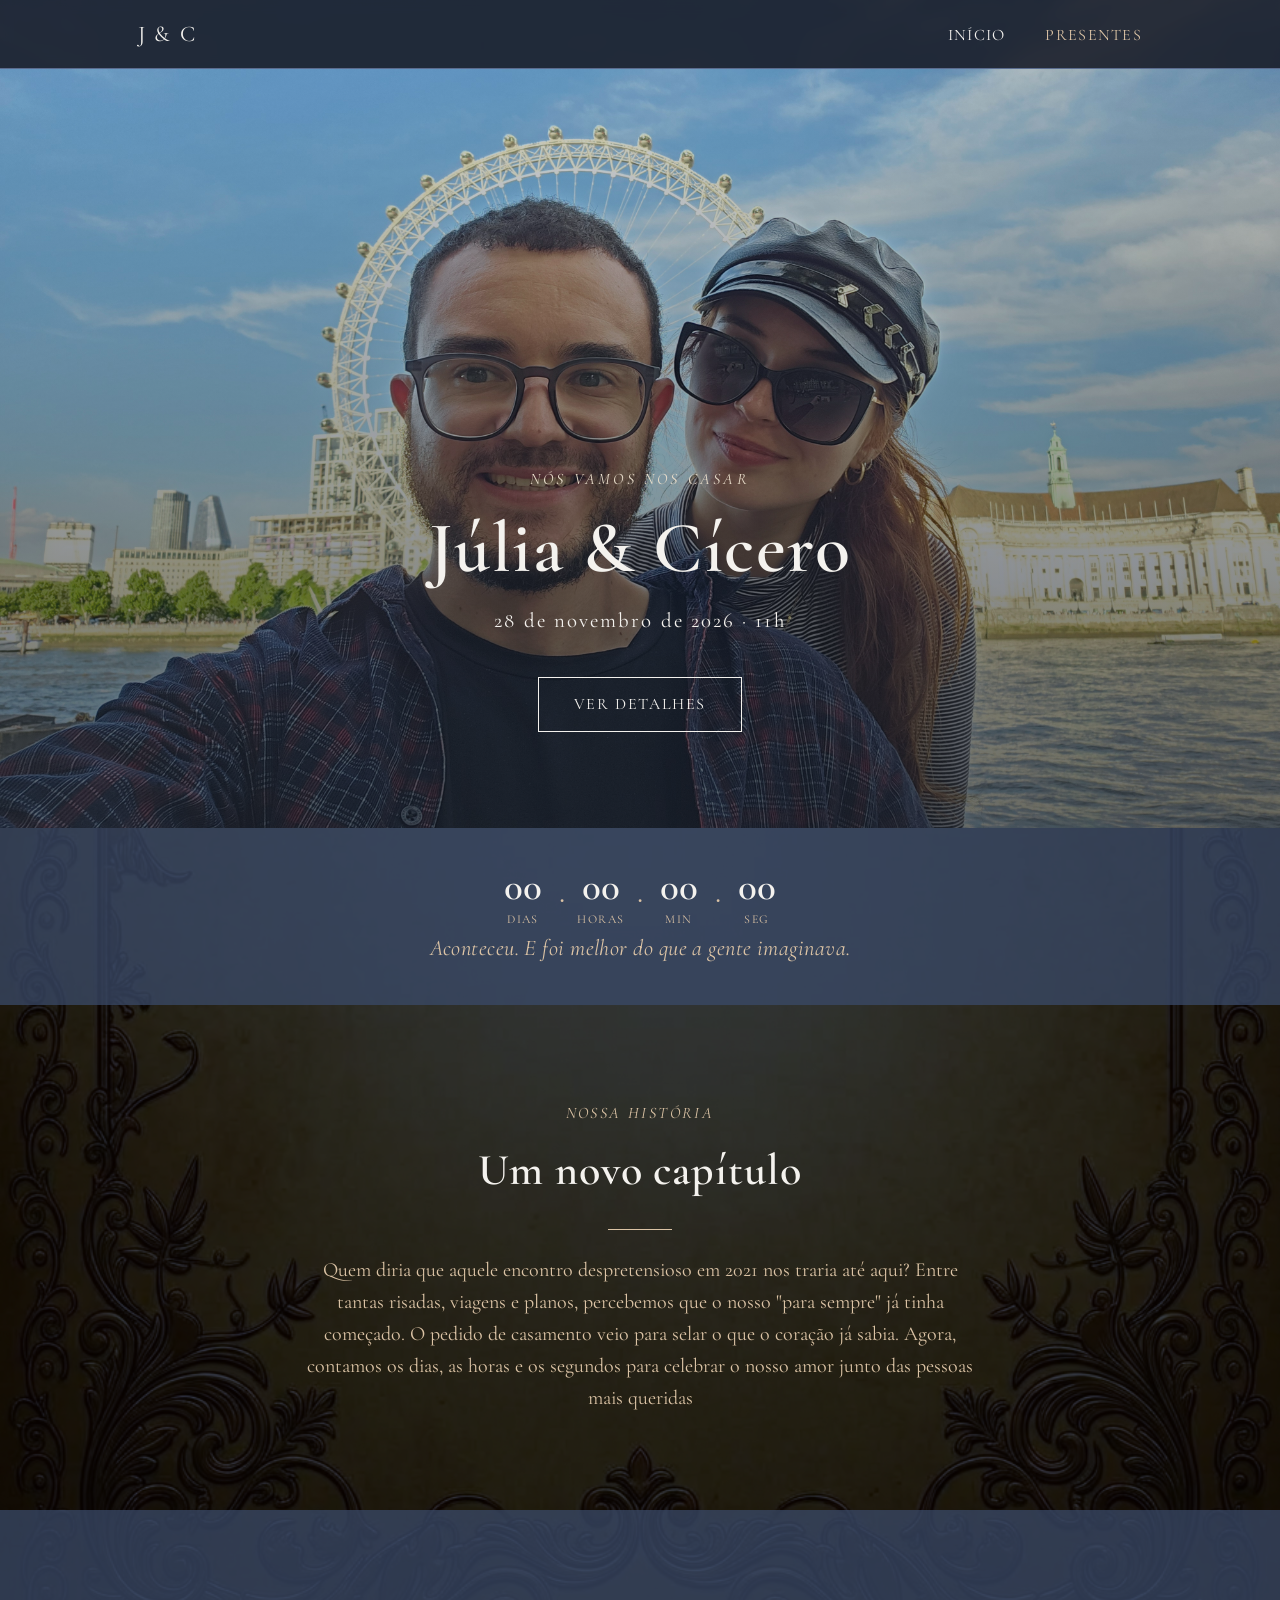
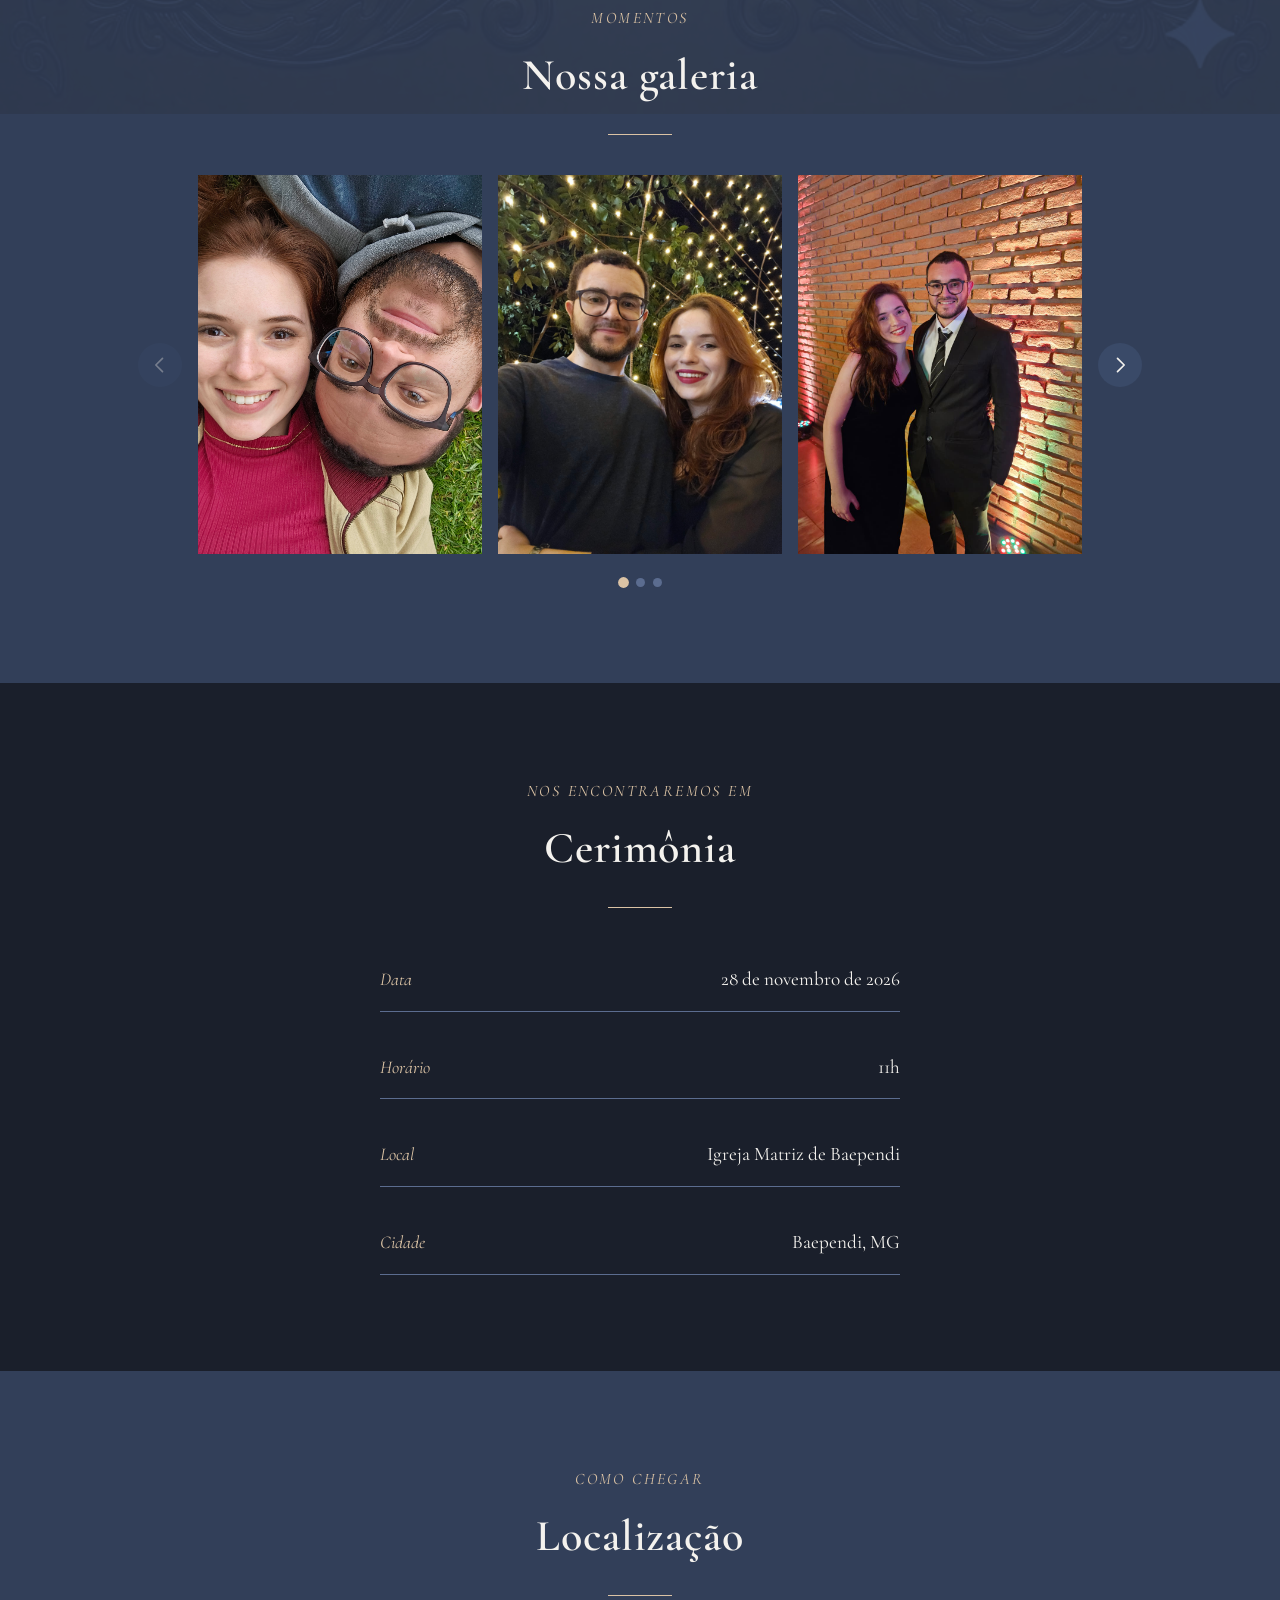
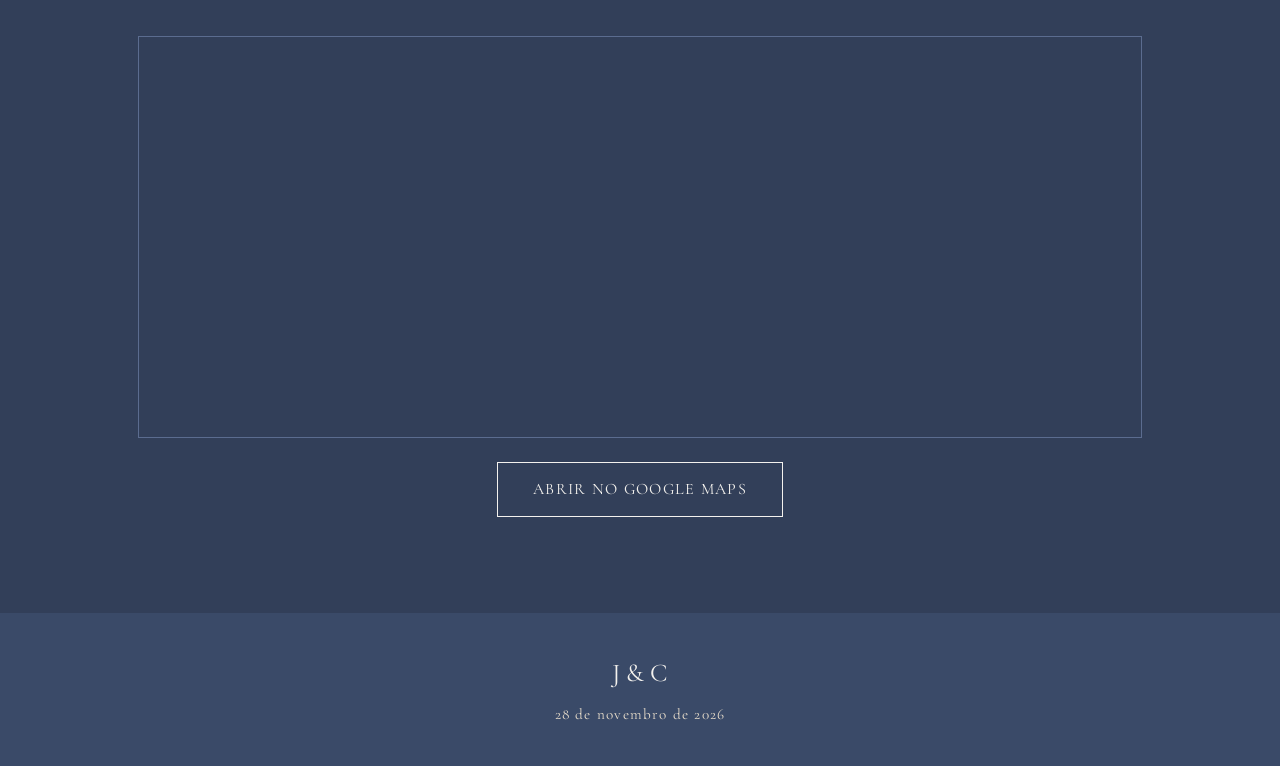
==== index.html @ 5b574cab "Add relogio" ====
<!doctype html>
<html lang="pt-BR">
<head>
  <meta charset="UTF-8" />
  <meta name="viewport" content="width=device-width, initial-scale=1.0" />
  <title>Júlia &amp; Cícero | 28 de novembro de 2026</title>
  <meta name="description" content="Casamento de Júlia e Cícero, 28 de novembro de 2026, às 11h, na Igreja Matriz de Baependi. Confira fotos, informações da cerimônia e localização." />

  <meta property="og:type" content="website" />
  <meta property="og:title" content="Júlia & Cícero | 28 de novembro de 2026" />
  <meta property="og:description" content="Casamento de Júlia e Cícero, 28 de novembro de 2026, às 11h, na Igreja Matriz de Baependi." />
  <meta property="og:image" content="assets/images/couple/og-cover.jpg" />

  <link rel="icon" type="image/svg+xml" href="assets/icons/favicon.svg" />
  <link rel="stylesheet" href="assets/css/styles.css" />
  <link rel="preconnect" href="https://fonts.googleapis.com" />
  <link rel="preconnect" href="https://fonts.gstatic.com" crossorigin />
  <link href="https://fonts.googleapis.com/css2?family=Cormorant+Garamond:ital,wght@0,400;0,600;1,500&family=Cinzel:wght@500;600&display=swap" rel="stylesheet" />
</head>
<body>
  <header class="site-header">
    <div class="container site-header__inner">
      <a href="index.html" class="site-header__monogram">J &amp; C</a>
      <button class="nav-toggle" id="navToggle" aria-expanded="false" aria-controls="siteNav">
        <span class="nav-toggle__bar"></span>
        <span class="visually-hidden">Abrir menu</span>
      </button>
      <nav class="site-nav" id="siteNav">
        <ul class="site-nav__list">
          <li><a class="site-nav__link" href="index.html" aria-current="page">Início</a></li>
          <li><a class="site-nav__link" href="presentes.html">Presentes</a></li>
        </ul>
      </nav>
    </div>
  </header>

  <main>
    <!-- Hero -->
    <section class="hero">
      <img class="hero__image" src="assets/images/couple/hero.jpg" alt="Júlia e Cícero" loading="eager" width="1920" height="1080" />
      <div class="hero__overlay" aria-hidden="true"></div>
      <div class="container hero__content">
        <span class="hero__eyebrow">Nós vamos nos casar</span>
        <h1 class="hero__title">Júlia &amp; Cícero</h1>
        <p class="hero__date">28 de novembro de 2026 &middot; 11h</p>
        <a href="#cerimonia" class="hero__cta">Ver detalhes</a>
      </div>
    </section>

    <!-- Contagem regressiva -->
    <section class="countdown section--alt" id="contagem">
      <div
        class="container countdown__inner"
        id="countdownRoot"
        data-wedding-date="2026-11-28T11:00:00-03:00"
        data-after-text="Aconteceu. E foi melhor do que a gente imaginava."
      >
        <p class="countdown__lede" id="countdownLede">Faltam</p>
        <div class="countdown__clock" id="countdownClock">
          <div class="countdown__unit">
            <span class="countdown__value" data-unit="days">00</span>
            <span class="countdown__label">dias</span>
          </div>
          <span class="countdown__sep" aria-hidden="true">&middot;</span>
          <div class="countdown__unit">
            <span class="countdown__value" data-unit="hours">00</span>
            <span class="countdown__label">horas</span>
          </div>
          <span class="countdown__sep" aria-hidden="true">&middot;</span>
          <div class="countdown__unit">
            <span class="countdown__value" data-unit="minutes">00</span>
            <span class="countdown__label">min</span>
          </div>
          <span class="countdown__sep" aria-hidden="true">&middot;</span>
          <div class="countdown__unit">
            <span class="countdown__value" data-unit="seconds">00</span>
            <span class="countdown__label">seg</span>
          </div>
        </div>
        <p class="countdown__text" id="countdownAfterText" hidden></p>
      </div>
    </section>

    <!-- Apresentacao -->
    <section id="apresentacao">
      <div class="container">
        <span class="section-eyebrow">Nossa história</span>
        <h2>Um novo capítulo</h2>
        <hr class="divider" />
        <p class="intro__text">Quem diria que aquele encontro despretensioso em 2021 nos traria até aqui? Entre tantas risadas, viagens e planos, percebemos que o nosso "para sempre" já tinha começado. O pedido de casamento veio para selar o que o coração já sabia. Agora, contamos os dias, as horas e os segundos para celebrar o nosso amor junto das pessoas mais queridas</p>
      </div>
    </section>

    <!-- Fotos -->
    <section class="section--alt" id="fotos">
      <div class="container">
        <span class="section-eyebrow">Momentos</span>
        <h2>Nossa galeria</h2>
        <hr class="divider" />
        <div class="carousel" data-reveal>
          <button type="button" class="carousel__arrow carousel__arrow--prev" aria-label="Foto anterior">
            <svg viewBox="0 0 24 24" width="20" height="20" aria-hidden="true"><path d="M15 4l-8 8 8 8" fill="none" stroke="currentColor" stroke-width="2" stroke-linecap="round" stroke-linejoin="round"/></svg>
          </button>
          <div class="carousel__viewport">
            <ul class="carousel__track">
              <li class="carousel__slide"><img src="assets/images/couple/gallery-01.jpg" alt="Júlia e Cícero" loading="lazy" width="400" height="533" /></li>
              <li class="carousel__slide"><img src="assets/images/couple/gallery-02.jpg" alt="Júlia e Cícero" loading="lazy" width="400" height="533" /></li>
              <li class="carousel__slide"><img src="assets/images/couple/gallery-03.jpeg" alt="Júlia e Cícero" loading="lazy" width="400" height="533" /></li>
              <li class="carousel__slide"><img src="assets/images/couple/gallery-04.jpeg" alt="Júlia e Cícero" loading="lazy" width="400" height="533" /></li>
              <li class="carousel__slide"><img src="assets/images/couple/gallery-05.jpeg" alt="Júlia e Cícero" loading="lazy" width="400" height="533" /></li>
            </ul>
          </div>
          <button type="button" class="carousel__arrow carousel__arrow--next" aria-label="Próxima foto">
            <svg viewBox="0 0 24 24" width="20" height="20" aria-hidden="true"><path d="M9 4l8 8-8 8" fill="none" stroke="currentColor" stroke-width="2" stroke-linecap="round" stroke-linejoin="round"/></svg>
          </button>
        </div>
        <div class="carousel__dots" role="tablist" aria-label="Selecionar foto"></div>
      </div>
    </section>

    <!-- Cerimonia -->
    <section id="cerimonia">
      <div class="container">
        <span class="section-eyebrow">Nos encontraremos em</span>
        <h2>Cerimônia</h2>
        <hr class="divider" />
        <dl class="ceremony">
          <div class="ceremony__item">
            <dt class="ceremony__label">Data</dt>
            <dd class="ceremony__value">28 de novembro de 2026</dd>
          </div>
          <div class="ceremony__item">
            <dt class="ceremony__label">Horário</dt>
            <dd class="ceremony__value">11h</dd>
          </div>
          <div class="ceremony__item">
            <dt class="ceremony__label">Local</dt>
            <dd class="ceremony__value">Igreja Matriz de Baependi</dd>
          </div>
          <div class="ceremony__item">
            <dt class="ceremony__label">Cidade</dt>
            <dd class="ceremony__value">Baependi, MG</dd>
          </div>
        </dl>
      </div>
    </section>

    <!-- Localizacao -->
    <section class="section--alt" id="localizacao">
      <div class="container">
        <span class="section-eyebrow">Como chegar</span>
        <h2>Localização</h2>
        <hr class="divider" />
        <div class="map__frame">
          <iframe
            title="Localização da Igreja Matriz de Baependi"
            src="https://www.google.com/maps?q=Igreja+Matriz+de+Baependi,+Baependi,+MG&output=embed"
            loading="lazy"
            referrerpolicy="no-referrer-when-downgrade">
          </iframe>
        </div>
        <p class="map__actions">
          <a class="button button--ghost" href="https://www.google.com/maps/search/?api=1&query=Igreja+Matriz+de+Baependi,+Baependi,+MG" target="_blank" rel="noopener noreferrer">Abrir no Google Maps</a>
        </p>
      </div>
    </section>
  </main>

  <footer class="site-footer">
    <p class="site-footer__monogram">J &amp; C</p>
    <p class="site-footer__date">28 de novembro de 2026</p>
  </footer>

  <script src="assets/js/main.js"></script>
</body>
</html>
---- assets/css/styles.css ----
/* =========================================================
   Site do Casamento — Júlia & Cícero
   Ordem: reset > variaveis > base > tipografia > layout >
   header > hero > secoes > galeria > cerimonia > mapa >
   presentes > footer > utilitarios > media queries
   ========================================================= */

/* ---------- Reset ---------- */
*,
*::before,
*::after {
  box-sizing: border-box;
  margin: 0;
  padding: 0;
}

html {
  scroll-behavior: smooth;
}

img,
picture {
  max-width: 100%;
  display: block;
}

a {
  color: inherit;
  text-decoration: none;
}

button {
  font: inherit;
  cursor: pointer;
  border: none;
  background: none;
  color: inherit;
}

ul {
  list-style: none;
}

/* ---------- Variaveis ---------- */
:root {
  /* Paleta oficial */
  --color-navy: #1a1f2b;
  --color-indigo: #3a4a68;
  --color-soft-blue: #5b6c8f;
  --color-beige: #e5ddcf;
  --color-champagne: #dbc3a5;
  --color-neutral: #e8ddcb;
  --color-ivory: #f4f2ee;

  --color-text: var(--color-ivory);
  --color-text-soft: var(--color-champagne);
  --color-background: var(--color-navy);
  --color-surface: var(--color-indigo);
  --color-border: var(--color-soft-blue);

  /* Tipografia */
  --font-heading: "Cormorant Garamond", "Georgia", serif;
  --font-body: "Cormorant Garamond", "Georgia", serif;

  /* Espacamento */
  --space-xs: 0.5rem;
  --space-sm: 1rem;
  --space-md: 1.5rem;
  --space-lg: 2.5rem;
  --space-xl: 4rem;
  --space-2xl: 6rem;

  /* Layout */
  --content-width: 1100px;
  --content-padding: clamp(1.25rem, 4vw, 3rem);
  --radius-soft: 2px;

  /* Animacao */
  --transition-fast: 200ms ease;
  --transition-base: 400ms ease;
}

/* ---------- Base ---------- */
body {
  background-color: var(--color-background);
  background-image: url("../images/decor/arabesco.png");
  background-repeat: no-repeat;
  background-position: center top;
  background-size: 100% auto;
  background-attachment: scroll;
  background-blend-mode: overlay;
  color: var(--color-text);
  font-family: var(--font-body);
  font-size: 1.125rem;
  line-height: 1.6;
  -webkit-font-smoothing: antialiased;
}

main {
  overflow-x: hidden;
}

a:focus-visible,
button:focus-visible {
  outline: 2px solid var(--color-indigo);
  outline-offset: 3px;
}

/* ---------- Tipografia ---------- */
h1,
h2,
h3 {
  font-family: var(--font-heading);
  font-weight: 600;
  color: var(--color-ivory);
  letter-spacing: 0.02em;
}

h1 {
  font-size: clamp(2.5rem, 6vw, 4.5rem);
  line-height: 1.1;
}

h2 {
  font-size: clamp(1.8rem, 4vw, 2.75rem);
  text-align: center;
}

h3 {
  font-size: clamp(1.3rem, 2.5vw, 1.6rem);
}

.section-eyebrow {
  display: block;
  text-align: center;
  font-family: var(--font-heading);
  font-style: italic;
  color: var(--color-champagne);
  font-size: 1rem;
  letter-spacing: 0.15em;
  text-transform: uppercase;
  margin-bottom: var(--space-xs);
}

.section-lede {
  max-width: 640px;
  margin: var(--space-sm) auto 0;
  text-align: center;
  color: var(--color-text-soft);
}

.divider {
  width: 64px;
  height: 1px;
  background-color: var(--color-champagne);
  margin: var(--space-md) auto;
  border: none;
}

.countdown {
  padding-block: var(--space-lg);
}

.countdown__inner {
  text-align: center;
}

.countdown__lede {
  font-family: var(--font-heading);
  font-style: italic;
  color: var(--color-champagne);
  font-size: clamp(1rem, 2vw, 1.2rem);
  letter-spacing: 0.15em;
  text-transform: uppercase;
  margin: 0 0 var(--space-xs);
}

.countdown__clock {
  display: flex;
  align-items: baseline;
  justify-content: center;
  gap: var(--space-xs);
  flex-wrap: wrap;
}

.countdown__unit {
  display: flex;
  flex-direction: column;
  align-items: center;
  min-width: 3.5rem;
}

.countdown__value {
  font-family: var(--font-heading);
  font-weight: 600;
  font-variant-numeric: tabular-nums;
  font-size: clamp(1.6rem, 4vw, 2.4rem);
  color: var(--color-ivory);
  line-height: 1;
}

.countdown__label {
  margin-top: 0.25rem;
  font-size: 0.75rem;
  letter-spacing: 0.12em;
  text-transform: uppercase;
  color: var(--color-text-soft);
}

.countdown__sep {
  font-family: var(--font-heading);
  color: var(--color-champagne);
  font-size: clamp(1.4rem, 3vw, 2rem);
  align-self: flex-start;
  margin-top: 0.1em;
}

.countdown__text {
  text-align: center;
  font-family: var(--font-heading);
  font-style: italic;
  color: var(--color-champagne);
  font-size: clamp(1.1rem, 2.2vw, 1.4rem);
  letter-spacing: 0.02em;
  margin: 0;
}

/* ---------- Layout ---------- */
.container {
  max-width: var(--content-width);
  margin-inline: auto;
  padding-inline: var(--content-padding);
}

section {
  padding-block: var(--space-2xl);
}

.section--alt {
  background-color: rgba(58, 74, 104, 0.75);
}

/* ---------- Header ---------- */
.site-header {
  position: fixed;
  inset-block-start: 0;
  inset-inline: 0;
  z-index: 100;
  background-color: rgba(26, 31, 43, 0.9);
  backdrop-filter: blur(6px);
  border-bottom: 1px solid var(--color-border);
}

.site-header__inner {
  display: flex;
  align-items: center;
  justify-content: space-between;
  padding-block: var(--space-sm);
}

.site-header__monogram {
  font-family: var(--font-heading);
  font-size: 1.4rem;
  color: var(--color-ivory);
  letter-spacing: 0.1em;
}

.site-nav__list {
  display: flex;
  gap: var(--space-lg);
}

.site-nav__link {
  font-size: 1rem;
  letter-spacing: 0.08em;
  text-transform: uppercase;
  color: var(--color-text-soft);
  transition: color var(--transition-fast);
}

.site-nav__link:hover,
.site-nav__link[aria-current="page"] {
  color: var(--color-ivory);
}

.nav-toggle {
  display: none;
  width: 32px;
  height: 24px;
  position: relative;
}

.nav-toggle__bar,
.nav-toggle__bar::before,
.nav-toggle__bar::after {
  content: "";
  position: absolute;
  inset-inline: 0;
  height: 1px;
  background-color: var(--color-ivory);
  transition: transform var(--transition-fast);
}

.nav-toggle__bar {
  top: 50%;
}

.nav-toggle__bar::before {
  top: -9px;
}

.nav-toggle__bar::after {
  top: 9px;
}

/* ---------- Hero ---------- */
.hero {
  position: relative;
  min-height: 92vh;
  display: flex;
  align-items: flex-end;
  color: var(--color-ivory);
  padding-block-end: var(--space-2xl);
}

.hero__image {
  position: absolute;
  inset: 0;
  width: 100%;
  height: 100%;
  object-fit: cover;
  z-index: -2;
}

.hero__overlay {
  position: absolute;
  inset: 0;
  background: linear-gradient(
    180deg,
    rgba(26, 31, 43, 0.15) 0%,
    rgba(26, 31, 43, 0.65) 100%
  );
  z-index: -1;
}

.hero__content {
  text-align: center;
  width: 100%;
}

.hero__eyebrow {
  font-family: var(--font-heading);
  font-style: italic;
  letter-spacing: 0.2em;
  text-transform: uppercase;
  font-size: 1rem;
  color: var(--color-neutral);
}

.hero__title {
  color: var(--color-ivory);
  margin-block: var(--space-sm);
}

.hero__date {
  font-size: 1.3rem;
  letter-spacing: 0.1em;
}

.hero__cta {
  display: inline-block;
  margin-top: var(--space-lg);
  padding: 0.85em 2.2em;
  border: 1px solid var(--color-ivory);
  color: var(--color-ivory);
  font-size: 1rem;
  letter-spacing: 0.1em;
  text-transform: uppercase;
  transition: background-color var(--transition-fast), color var(--transition-fast);
}

.hero__cta:hover {
  background-color: var(--color-ivory);
  color: var(--color-navy);
}

/* ---------- Apresentacao ---------- */
.intro__text {
  max-width: 680px;
  margin-inline: auto;
  text-align: center;
  font-size: 1.25rem;
  color: var(--color-text-soft);
}

/* ---------- Galeria (carrossel) ---------- */
.carousel {
  --carousel-visible: 3;
  display: flex;
  align-items: center;
  gap: var(--space-sm);
  margin-top: var(--space-lg);
}

.carousel__viewport {
  flex: 1;
  overflow: hidden;
}

.carousel__track {
  display: flex;
  gap: var(--space-sm);
  transition: transform var(--transition-base);
}

.carousel__slide {
  flex: 0 0 calc((100% - (var(--carousel-visible) - 1) * var(--space-sm)) / var(--carousel-visible));
  aspect-ratio: 3 / 4;
  overflow: hidden;
}

.carousel__slide img {
  width: 100%;
  height: 100%;
  object-fit: cover;
  transition: transform var(--transition-base);
}

.carousel__slide:hover img {
  transform: scale(1.04);
}

.carousel__arrow {
  flex: 0 0 auto;
  display: flex;
  align-items: center;
  justify-content: center;
  width: 44px;
  height: 44px;
  border-radius: 50%;
  background-color: var(--color-surface);
  color: var(--color-ivory);
  transition: background-color var(--transition-fast), opacity var(--transition-fast);
}

.carousel__arrow:hover {
  background-color: var(--color-champagne);
  color: var(--color-navy);
}

.carousel__arrow:disabled {
  opacity: 0.35;
  cursor: default;
  background-color: var(--color-surface);
  color: var(--color-ivory);
}

.carousel__dots {
  display: flex;
  justify-content: center;
  gap: var(--space-xs);
  margin-top: var(--space-md);
}

.carousel__dot {
  width: 9px;
  height: 9px;
  border-radius: 50%;
  background-color: var(--color-border);
  transition: background-color var(--transition-fast), transform var(--transition-fast);
}

.carousel__dot:hover {
  background-color: var(--color-champagne);
}

.carousel__dot[aria-selected="true"] {
  background-color: var(--color-champagne);
  transform: scale(1.2);
}

/* ---------- Cerimonia ---------- */
.ceremony {
  display: grid;
  gap: var(--space-md);
  max-width: 520px;
  margin: var(--space-lg) auto 0;
}

.ceremony__item {
  display: flex;
  justify-content: space-between;
  align-items: baseline;
  gap: var(--space-md);
  padding-block: var(--space-sm);
  border-bottom: 1px solid var(--color-border);
}

.ceremony__label {
  font-family: var(--font-heading);
  font-style: italic;
  color: var(--color-champagne);
}

.ceremony__value {
  font-size: 1.2rem;
  text-align: right;
}

/* ---------- Mapa ---------- */
.map__frame {
  margin-top: var(--space-lg);
  border: 1px solid var(--color-border);
}

.map__frame iframe {
  width: 100%;
  height: 400px;
  border: 0;
  display: block;
}

.map__actions {
  text-align: center;
  margin-top: var(--space-md);
}

.button {
  display: inline-block;
  padding: 0.85em 2.2em;
  background-color: var(--color-indigo);
  color: var(--color-ivory);
  font-size: 1rem;
  letter-spacing: 0.08em;
  text-transform: uppercase;
  transition: background-color var(--transition-fast);
}

.button:hover {
  background-color: var(--color-soft-blue);
}

.button--ghost {
  background-color: transparent;
  color: var(--color-ivory);
  border: 1px solid var(--color-ivory);
}

.button--ghost:hover {
  background-color: var(--color-ivory);
  color: var(--color-navy);
}

/* ---------- Presentes ---------- */
.gifts-grid {
  display: grid;
  grid-template-columns: repeat(auto-fill, minmax(240px, 1fr));
  gap: var(--space-md);
  margin-top: var(--space-lg);
}

.gift-card {
  background-color: var(--color-ivory);
  border: 1px solid var(--color-border);
  display: flex;
  flex-direction: column;
  overflow: hidden;
}

.gift-card__image {
  aspect-ratio: 1 / 1;
  overflow: hidden;
  background-color: var(--color-surface);
}

.gift-card__image img {
  width: 100%;
  height: 100%;
  object-fit: cover;
}

.gift-card__body {
  padding: var(--space-sm);
  display: flex;
  flex-direction: column;
  gap: var(--space-xs);
  flex-grow: 1;
}

.gift-card__name {
  font-family: var(--font-heading);
  font-size: 1.25rem;
  color: var(--color-navy);
}

.gift-card__description {
  font-size: 0.95rem;
  color: var(--color-text-soft);
  flex-grow: 1;
}

.gift-card__price {
  font-size: 1.1rem;
  font-weight: 600;
  color: var(--color-indigo);
}

.gift-card__button {
  margin-top: var(--space-xs);
  width: 100%;
  text-align: center;
}

/* ---------- Modal QR Code ---------- */
.qr-modal {
  position: fixed;
  inset: 0;
  z-index: 200;
  display: none;
  align-items: center;
  justify-content: center;
  padding: var(--space-sm);
}

.qr-modal[data-open="true"] {
  display: flex;
}

.qr-modal__backdrop {
  position: absolute;
  inset: 0;
  background-color: rgba(26, 31, 43, 0.75);
}

.qr-modal__panel {
  position: relative;
  background-color: var(--color-ivory);
  padding: var(--space-lg);
  max-width: 360px;
  width: 100%;
  text-align: center;
}

.qr-modal__close {
  position: absolute;
  top: var(--space-xs);
  right: var(--space-sm);
  font-size: 1.5rem;
  color: var(--color-text-soft);
}

.qr-modal__name {
  margin-bottom: var(--space-xs);
}

.qr-modal__price {
  font-size: 1.4rem;
  color: var(--color-indigo);
  font-weight: 600;
  margin-bottom: var(--space-sm);
}

.qr-modal__image {
  width: 220px;
  height: 220px;
  margin-inline: auto;
  object-fit: contain;
  background-color: var(--color-surface);
}

.qr-modal__hint {
  margin-top: var(--space-sm);
  font-size: 0.9rem;
  color: var(--color-text-soft);
}

/* ---------- Footer ---------- */
.site-footer {
  background-color: var(--color-indigo);
  color: var(--color-neutral);
  text-align: center;
  padding-block: var(--space-lg);
}


.site-footer__monogram {
  font-family: var(--font-heading);
  font-size: 1.6rem;
  color: var(--color-ivory);
}

.site-footer__date {
  margin-top: var(--space-xs);
  font-size: 0.95rem;
  letter-spacing: 0.08em;
}

/* ---------- Utilitarios ---------- */
.visually-hidden {
  position: absolute;
  width: 1px;
  height: 1px;
  overflow: hidden;
  clip: rect(0 0 0 0);
  white-space: nowrap;
}

[data-reveal] {
  opacity: 0;
  transform: translateY(16px);
  transition: opacity var(--transition-base), transform var(--transition-base);
}

[data-reveal].is-visible {
  opacity: 1;
  transform: translateY(0);
}

@media (prefers-reduced-motion: reduce) {
  html {
    scroll-behavior: auto;
  }

  [data-reveal] {
    opacity: 1;
    transform: none;
    transition: none;
  }

  .carousel__slide:hover img {
    transform: none;
  }

  .carousel__track {
    transition: none;
  }
}

/* ---------- Media queries ---------- */
@media (max-width: 768px) {
  .site-nav {
    position: fixed;
    inset-block-start: 60px;
    inset-inline: 0;
    background-color: var(--color-navy);
    border-bottom: 1px solid var(--color-border);
    transform: translateY(-110%);
    transition: transform var(--transition-base);
  }

  .site-nav[data-open="true"] {
    transform: translateY(0);
  }

  .site-nav__list {
    flex-direction: column;
    align-items: center;
    gap: var(--space-md);
    padding-block: var(--space-lg);
  }

  .nav-toggle {
    display: block;
  }

  .carousel {
    --carousel-visible: 2;
  }

  .ceremony__item {
    flex-direction: column;
    gap: var(--space-xs);
  }

  .ceremony__value {
    text-align: left;
  }
}

@media (max-width: 480px) {
  .carousel {
    --carousel-visible: 1;
    gap: var(--space-xs);
  }

  .carousel__arrow {
    width: 36px;
    height: 36px;
  }
}
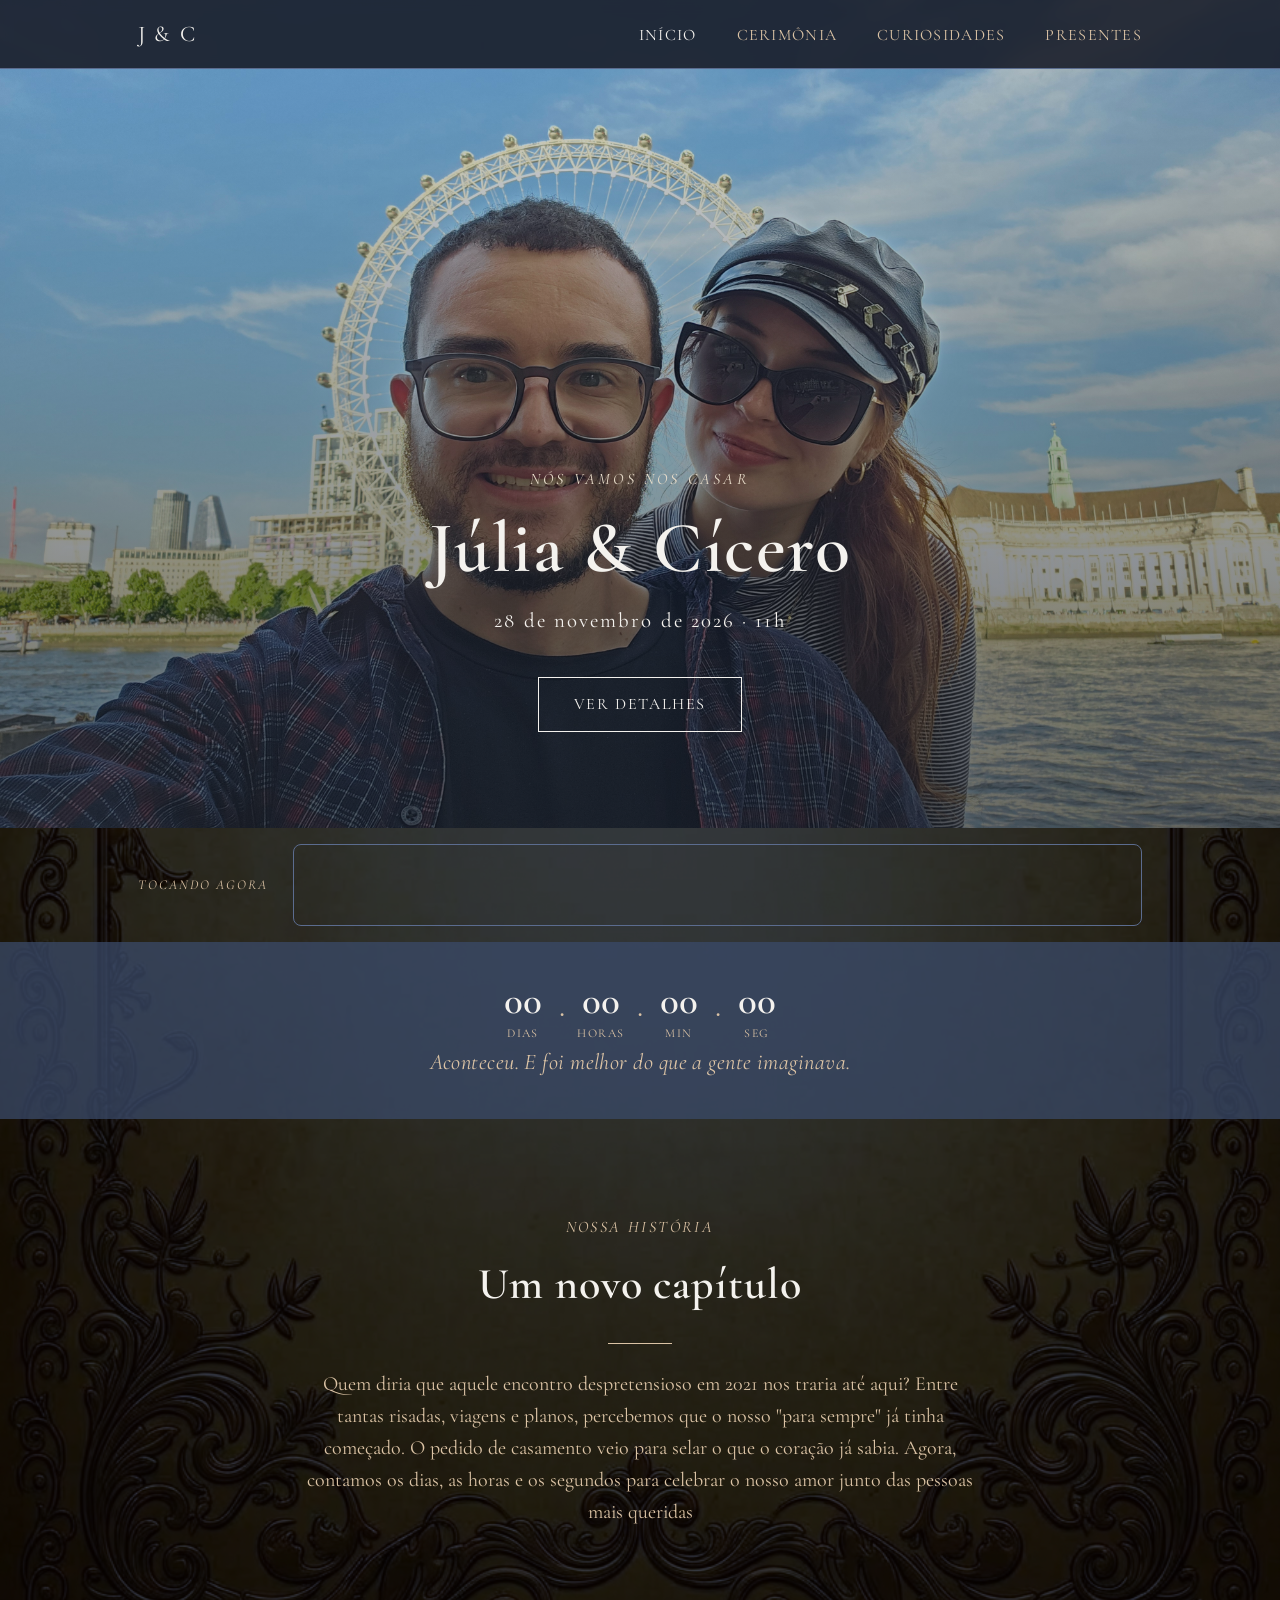
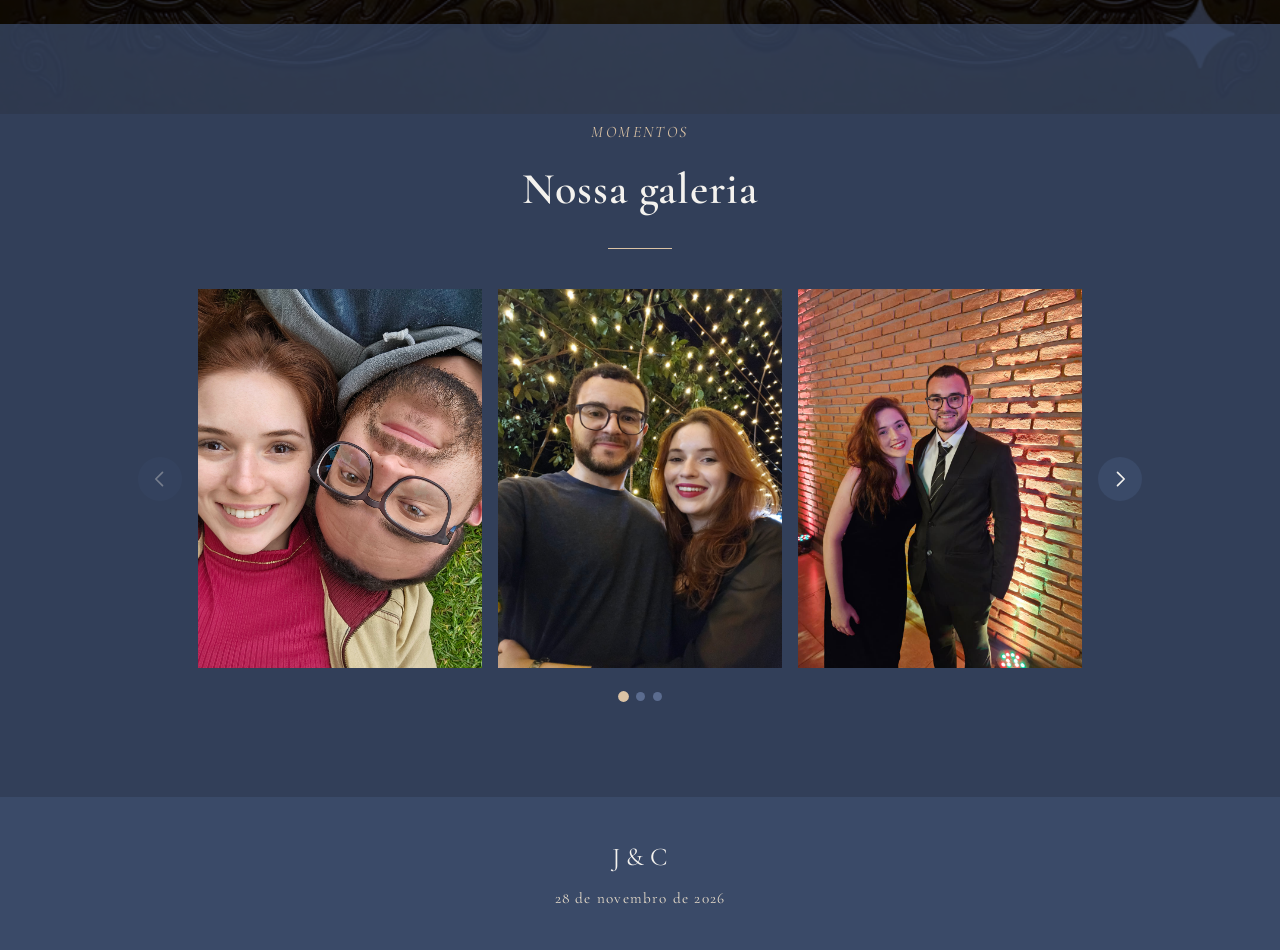
==== commit 1ff107da: "Add curiosidades, playlist e cerimonia" ====
--- a/index.html
+++ b/index.html
@@ -4,7 +4,7 @@
   <meta charset="UTF-8" />
   <meta name="viewport" content="width=device-width, initial-scale=1.0" />
   <title>Júlia &amp; Cícero | 28 de novembro de 2026</title>
-  <meta name="description" content="Casamento de Júlia e Cícero, 28 de novembro de 2026, às 11h, na Igreja Matriz de Baependi. Confira fotos, informações da cerimônia e localização." />
+  <meta name="description" content="Casamento de Júlia e Cícero, 28 de novembro de 2026, às 11h, na Igreja Matriz de Baependi. Confira fotos, a cerimônia e a localização." />
 
   <meta property="og:type" content="website" />
   <meta property="og:title" content="Júlia & Cícero | 28 de novembro de 2026" />
@@ -28,6 +28,8 @@
       <nav class="site-nav" id="siteNav">
         <ul class="site-nav__list">
           <li><a class="site-nav__link" href="index.html" aria-current="page">Início</a></li>
+          <li><a class="site-nav__link" href="cerimonia.html">Cerimônia</a></li>
+          <li><a class="site-nav__link" href="curiosidades.html">Curiosidades</a></li>
           <li><a class="site-nav__link" href="presentes.html">Presentes</a></li>
         </ul>
       </nav>
@@ -43,7 +45,26 @@
         <span class="hero__eyebrow">Nós vamos nos casar</span>
         <h1 class="hero__title">Júlia &amp; Cícero</h1>
         <p class="hero__date">28 de novembro de 2026 &middot; 11h</p>
-        <a href="#cerimonia" class="hero__cta">Ver detalhes</a>
+        <a href="cerimonia.html" class="hero__cta">Ver detalhes</a>
+      </div>
+    </section>
+
+    <!-- Trilha sonora (mini) -->
+    <section class="playlist-mini" id="playlist-mini">
+      <div class="container playlist-mini__inner">
+        <span class="playlist-mini__label">Tocando agora</span>
+        <div class="playlist-mini__frame">
+          <iframe
+            title="Playlist de Júlia e Cícero no Spotify"
+            src="https://open.spotify.com/embed/playlist/3IgFuA7gMbmbnfP3sxpfJq?utm_source=generator&autoplay=1"
+            width="100%"
+            height="80"
+            frameborder="0"
+            allowfullscreen
+            allow="autoplay; clipboard-write; encrypted-media; fullscreen; picture-in-picture"
+            loading="lazy">
+          </iframe>
+        </div>
       </div>
     </section>
 
@@ -117,53 +138,6 @@
         <div class="carousel__dots" role="tablist" aria-label="Selecionar foto"></div>
       </div>
     </section>
-
-    <!-- Cerimonia -->
-    <section id="cerimonia">
-      <div class="container">
-        <span class="section-eyebrow">Nos encontraremos em</span>
-        <h2>Cerimônia</h2>
-        <hr class="divider" />
-        <dl class="ceremony">
-          <div class="ceremony__item">
-            <dt class="ceremony__label">Data</dt>
-            <dd class="ceremony__value">28 de novembro de 2026</dd>
-          </div>
-          <div class="ceremony__item">
-            <dt class="ceremony__label">Horário</dt>
-            <dd class="ceremony__value">11h</dd>
-          </div>
-          <div class="ceremony__item">
-            <dt class="ceremony__label">Local</dt>
-            <dd class="ceremony__value">Igreja Matriz de Baependi</dd>
-          </div>
-          <div class="ceremony__item">
-            <dt class="ceremony__label">Cidade</dt>
-            <dd class="ceremony__value">Baependi, MG</dd>
-          </div>
-        </dl>
-      </div>
-    </section>
-
-    <!-- Localizacao -->
-    <section class="section--alt" id="localizacao">
-      <div class="container">
-        <span class="section-eyebrow">Como chegar</span>
-        <h2>Localização</h2>
-        <hr class="divider" />
-        <div class="map__frame">
-          <iframe
-            title="Localização da Igreja Matriz de Baependi"
-            src="https://www.google.com/maps?q=Igreja+Matriz+de+Baependi,+Baependi,+MG&output=embed"
-            loading="lazy"
-            referrerpolicy="no-referrer-when-downgrade">
-          </iframe>
-        </div>
-        <p class="map__actions">
-          <a class="button button--ghost" href="https://www.google.com/maps/search/?api=1&query=Igreja+Matriz+de+Baependi,+Baependi,+MG" target="_blank" rel="noopener noreferrer">Abrir no Google Maps</a>
-        </p>
-      </div>
-    </section>
   </main>
 
   <footer class="site-footer">
--- a/assets/css/styles.css
+++ b/assets/css/styles.css
@@ -240,6 +240,14 @@
   background-color: rgba(58, 74, 104, 0.75);
 }
 
+.page-section--first {
+  padding-top: calc(var(--space-2xl) + 3rem);
+}
+
+.page-title {
+  text-align: center;
+}
+
 /* ---------- Header ---------- */
 .site-header {
   position: fixed;
@@ -551,6 +559,163 @@
   color: var(--color-navy);
 }
 
+/* ---------- Trilha sonora ---------- */
+.playlist__frame {
+  margin-top: var(--space-lg);
+  border: 1px solid var(--color-border);
+  border-radius: 12px;
+  overflow: hidden;
+  line-height: 0;
+}
+
+.playlist__actions {
+  text-align: center;
+  margin-top: var(--space-md);
+}
+
+.playlist-mini {
+  padding-block: var(--space-sm);
+}
+
+.playlist-mini__inner {
+  display: flex;
+  align-items: center;
+  gap: var(--space-md);
+}
+
+.playlist-mini__label {
+  flex: 0 0 auto;
+  font-family: var(--font-heading);
+  font-style: italic;
+  color: var(--color-champagne);
+  font-size: 0.85rem;
+  letter-spacing: 0.15em;
+  text-transform: uppercase;
+  white-space: nowrap;
+}
+
+.playlist-mini__frame {
+  flex: 1 1 auto;
+  border: 1px solid var(--color-border);
+  border-radius: 8px;
+  overflow: hidden;
+  line-height: 0;
+}
+
+/* ---------- Quiz ---------- */
+.quiz {
+  max-width: 640px;
+  margin: var(--space-lg) auto 0;
+}
+
+.quiz__progress {
+  display: flex;
+  justify-content: center;
+  gap: var(--space-xs);
+  margin-bottom: var(--space-lg);
+}
+
+.quiz__progress .quiz__dot {
+  width: 8px;
+  height: 8px;
+  border-radius: 50%;
+  background-color: var(--color-border);
+  transition: background-color var(--transition-fast);
+}
+
+.quiz__progress .quiz__dot[data-state="active"] {
+  background-color: var(--color-champagne);
+}
+
+.quiz__progress .quiz__dot[data-state="done"] {
+  background-color: var(--color-soft-blue);
+}
+
+.quiz__question {
+  transition: opacity var(--transition-base), transform var(--transition-base);
+}
+
+.quiz__question[data-state="entering"] {
+  opacity: 0;
+  transform: translateY(12px);
+}
+
+.quiz__question-text {
+  text-align: center;
+  margin-bottom: var(--space-md);
+}
+
+.quiz__options {
+  display: grid;
+  gap: var(--space-sm);
+}
+
+.quiz__option {
+  display: block;
+  width: 100%;
+  padding: var(--space-sm) var(--space-md);
+  background-color: var(--color-surface);
+  border: 1px solid var(--color-border);
+  color: var(--color-ivory);
+  font-family: var(--font-body);
+  font-size: 1.05rem;
+  text-align: center;
+  transition: background-color var(--transition-fast), border-color var(--transition-fast), transform var(--transition-fast);
+}
+
+.quiz__option:hover {
+  background-color: var(--color-soft-blue);
+  border-color: var(--color-champagne);
+}
+
+.quiz__option:active {
+  transform: scale(0.98);
+}
+
+.quiz__result {
+  text-align: center;
+  transition: opacity var(--transition-base), transform var(--transition-base);
+}
+
+.quiz__result[data-state="entering"] {
+  opacity: 0;
+  transform: translateY(12px);
+}
+
+.quiz__result-eyebrow {
+  font-family: var(--font-heading);
+  font-style: italic;
+  color: var(--color-champagne);
+  letter-spacing: 0.15em;
+  text-transform: uppercase;
+  font-size: 0.9rem;
+  margin-bottom: var(--space-xs);
+}
+
+.quiz__result-title {
+  margin-bottom: var(--space-sm);
+}
+
+.quiz__result-text {
+  color: var(--color-text-soft);
+  max-width: 480px;
+  margin: 0 auto var(--space-lg);
+}
+
+/* ---------- Album colaborativo ---------- */
+.album__actions {
+  text-align: center;
+  margin-top: var(--space-lg);
+}
+
+.album__note {
+  text-align: center;
+  margin-top: var(--space-xs);
+  font-size: 0.85rem;
+  color: var(--color-text-soft);
+  font-style: italic;
+}
+
 /* ---------- Presentes ---------- */
 .gifts-grid {
   display: grid;
@@ -732,6 +897,11 @@
   }
 
   .carousel__track {
+    transition: none;
+  }
+
+  .quiz__question,
+  .quiz__result {
     transition: none;
   }
 }
@@ -775,6 +945,16 @@
   .ceremony__value {
     text-align: left;
   }
+
+  .playlist-mini__inner {
+    flex-direction: column;
+    align-items: stretch;
+    gap: var(--space-xs);
+  }
+
+  .playlist-mini__label {
+    text-align: center;
+  }
 }
 
 @media (max-width: 480px) {
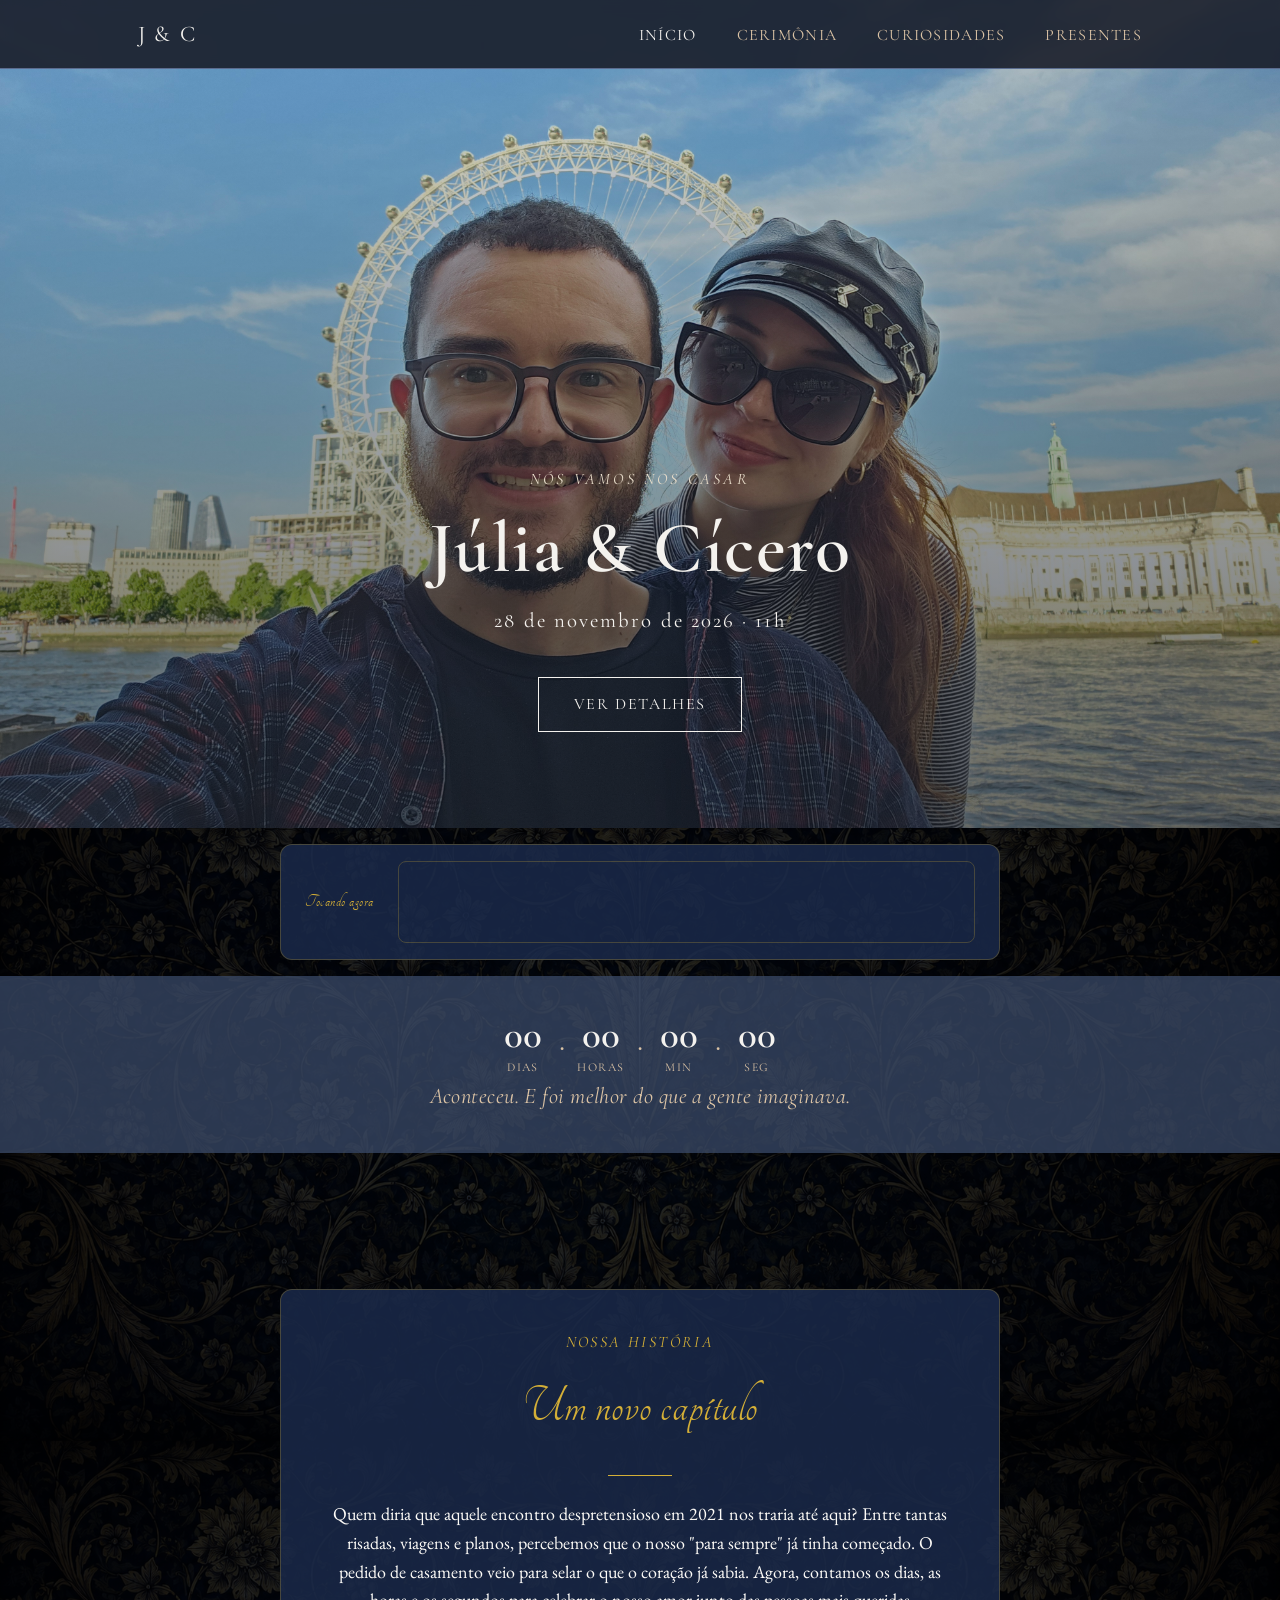
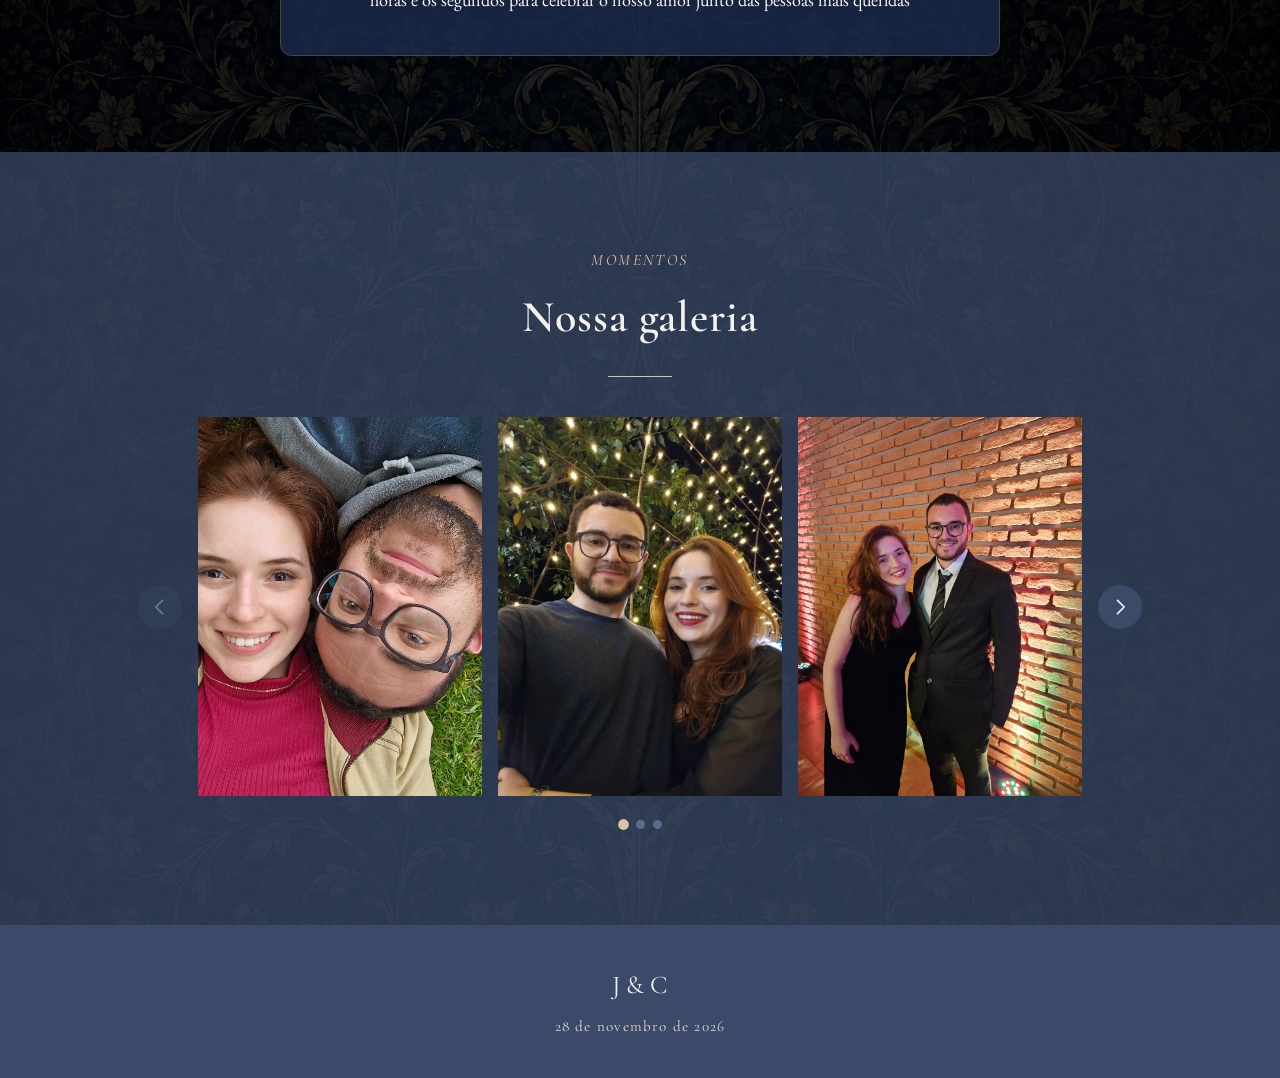
==== commit f08bba79: "Correção das fontes" ====
--- a/index.html
+++ b/index.html
@@ -15,7 +15,7 @@
   <link rel="stylesheet" href="assets/css/styles.css" />
   <link rel="preconnect" href="https://fonts.googleapis.com" />
   <link rel="preconnect" href="https://fonts.gstatic.com" crossorigin />
-  <link href="https://fonts.googleapis.com/css2?family=Cormorant+Garamond:ital,wght@0,400;0,600;1,500&family=Cinzel:wght@500;600&display=swap" rel="stylesheet" />
+  <link href="https://fonts.googleapis.com/css2?family=Cormorant+Garamond:ital,wght@0,400;0,600;1,500&family=Cinzel:wght@500;600&family=EB+Garamond:ital,wght@0,400;0,600;1,400&family=Tangerine:wght@400;700&display=swap" rel="stylesheet" />
 </head>
 <body>
   <header class="site-header">
@@ -105,10 +105,12 @@
     <!-- Apresentacao -->
     <section id="apresentacao">
       <div class="container">
-        <span class="section-eyebrow">Nossa história</span>
-        <h2>Um novo capítulo</h2>
-        <hr class="divider" />
-        <p class="intro__text">Quem diria que aquele encontro despretensioso em 2021 nos traria até aqui? Entre tantas risadas, viagens e planos, percebemos que o nosso "para sempre" já tinha começado. O pedido de casamento veio para selar o que o coração já sabia. Agora, contamos os dias, as horas e os segundos para celebrar o nosso amor junto das pessoas mais queridas</p>
+        <div class="story-card" data-reveal>
+          <span class="section-eyebrow">Nossa história</span>
+          <h2 class="story-card__title">Um novo capítulo</h2>
+          <hr class="divider" />
+          <p class="story-card__text">Quem diria que aquele encontro despretensioso em 2021 nos traria até aqui? Entre tantas risadas, viagens e planos, percebemos que o nosso "para sempre" já tinha começado. O pedido de casamento veio para selar o que o coração já sabia. Agora, contamos os dias, as horas e os segundos para celebrar o nosso amor junto das pessoas mais queridas</p>
+        </div>
       </div>
     </section>
 
--- a/assets/css/styles.css
+++ b/assets/css/styles.css
@@ -4,6 +4,20 @@
    header > hero > secoes > galeria > cerimonia > mapa >
    presentes > footer > utilitarios > media queries
    ========================================================= */
+
+/* ---------- Fontes locais ----------
+   "Aphrodite Slim" e uma fonte paga, sem distribuicao gratuita via
+   Google Fonts. Assim que o arquivo licenciado for adicionado em
+   assets/fonts/, esta declaracao passa a valer automaticamente
+   (ver --font-script em :root); ate la, a pilha usa "Tangerine"
+   como substituta caligrafica. */
+@font-face {
+  font-family: "Aphrodite Slim";
+  src: url("../fonts/aphrodite-slim.woff2") format("woff2");
+  font-weight: 400;
+  font-style: normal;
+  font-display: swap;
+}
 
 /* ---------- Reset ---------- */
 *,
@@ -62,6 +76,13 @@
   --font-heading: "Cormorant Garamond", "Georgia", serif;
   --font-body: "Cormorant Garamond", "Georgia", serif;
 
+  /* Cartao de destaque (historia / playlist) */
+  --color-card-navy: #1b2a4a;
+  --color-gold: #d4af37;
+  --color-offwhite: #fdfbf7;
+  --font-script: "Aphrodite Slim", "Tangerine", cursive;
+  --font-serif-clean: "EB Garamond", "Lora", serif;
+
   /* Espacamento */
   --space-xs: 0.5rem;
   --space-sm: 1rem;
@@ -84,7 +105,7 @@
 body {
   background-color: var(--color-background);
   background-image: url("../images/decor/arabesco.png");
-  background-repeat: no-repeat;
+  background-repeat: repeat-y;
   background-position: center top;
   background-size: 100% auto;
   background-attachment: scroll;
@@ -401,6 +422,58 @@
   color: var(--color-text-soft);
 }
 
+/* ---------- Cartao de destaque (historia / playlist) ---------- */
+.story-card {
+  max-width: 720px;
+  margin: var(--space-lg) auto 0;
+  padding: var(--space-lg) var(--content-padding);
+  background-color: rgb(27 42 74 / 85%);
+  border: 1px solid rgb(212 175 55 / 25%);
+  border-radius: 12px;
+}
+
+.story-card__title {
+  font-family: var(--font-script);
+  color: var(--color-gold);
+  font-weight: 400;
+  font-size: clamp(2.4rem, 5vw, 3.4rem);
+  text-align: center;
+  letter-spacing: 0.01em;
+}
+
+.story-card__text {
+  font-family: var(--font-serif-clean);
+  color: var(--color-offwhite);
+  text-align: center;
+  max-width: 640px;
+  margin: var(--space-sm) auto 0;
+}
+
+.story-card .divider {
+  background-color: var(--color-gold);
+}
+
+.story-card .section-eyebrow {
+  color: var(--color-gold);
+}
+
+.story-card__cta {
+  display: inline-block;
+  margin-top: var(--space-md);
+  padding: 0.85em 2.2em;
+  border: 1px solid var(--color-gold);
+  color: var(--color-gold);
+  font-family: var(--font-script);
+  font-size: 1.15rem;
+  letter-spacing: 0.03em;
+  transition: background-color var(--transition-fast), color var(--transition-fast);
+}
+
+.story-card__cta:hover {
+  background-color: var(--color-gold);
+  color: var(--color-card-navy);
+}
+
 /* ---------- Galeria (carrossel) ---------- */
 .carousel {
   --carousel-visible: 3;
@@ -562,7 +635,7 @@
 /* ---------- Trilha sonora ---------- */
 .playlist__frame {
   margin-top: var(--space-lg);
-  border: 1px solid var(--color-border);
+  border: 1px solid rgb(212 175 55 / 35%);
   border-radius: 12px;
   overflow: hidden;
   line-height: 0;
@@ -581,22 +654,25 @@
   display: flex;
   align-items: center;
   gap: var(--space-md);
+  max-width: 720px;
+  padding: var(--space-sm) var(--space-md);
+  background-color: rgb(27 42 74 / 85%);
+  border: 1px solid rgb(212 175 55 / 25%);
+  border-radius: 12px;
 }
 
 .playlist-mini__label {
   flex: 0 0 auto;
-  font-family: var(--font-heading);
-  font-style: italic;
-  color: var(--color-champagne);
-  font-size: 0.85rem;
-  letter-spacing: 0.15em;
-  text-transform: uppercase;
+  font-family: var(--font-script);
+  color: var(--color-gold);
+  font-size: 1.1rem;
+  letter-spacing: 0.03em;
   white-space: nowrap;
 }
 
 .playlist-mini__frame {
   flex: 1 1 auto;
-  border: 1px solid var(--color-border);
+  border: 1px solid rgb(212 175 55 / 25%);
   border-radius: 8px;
   overflow: hidden;
   line-height: 0;
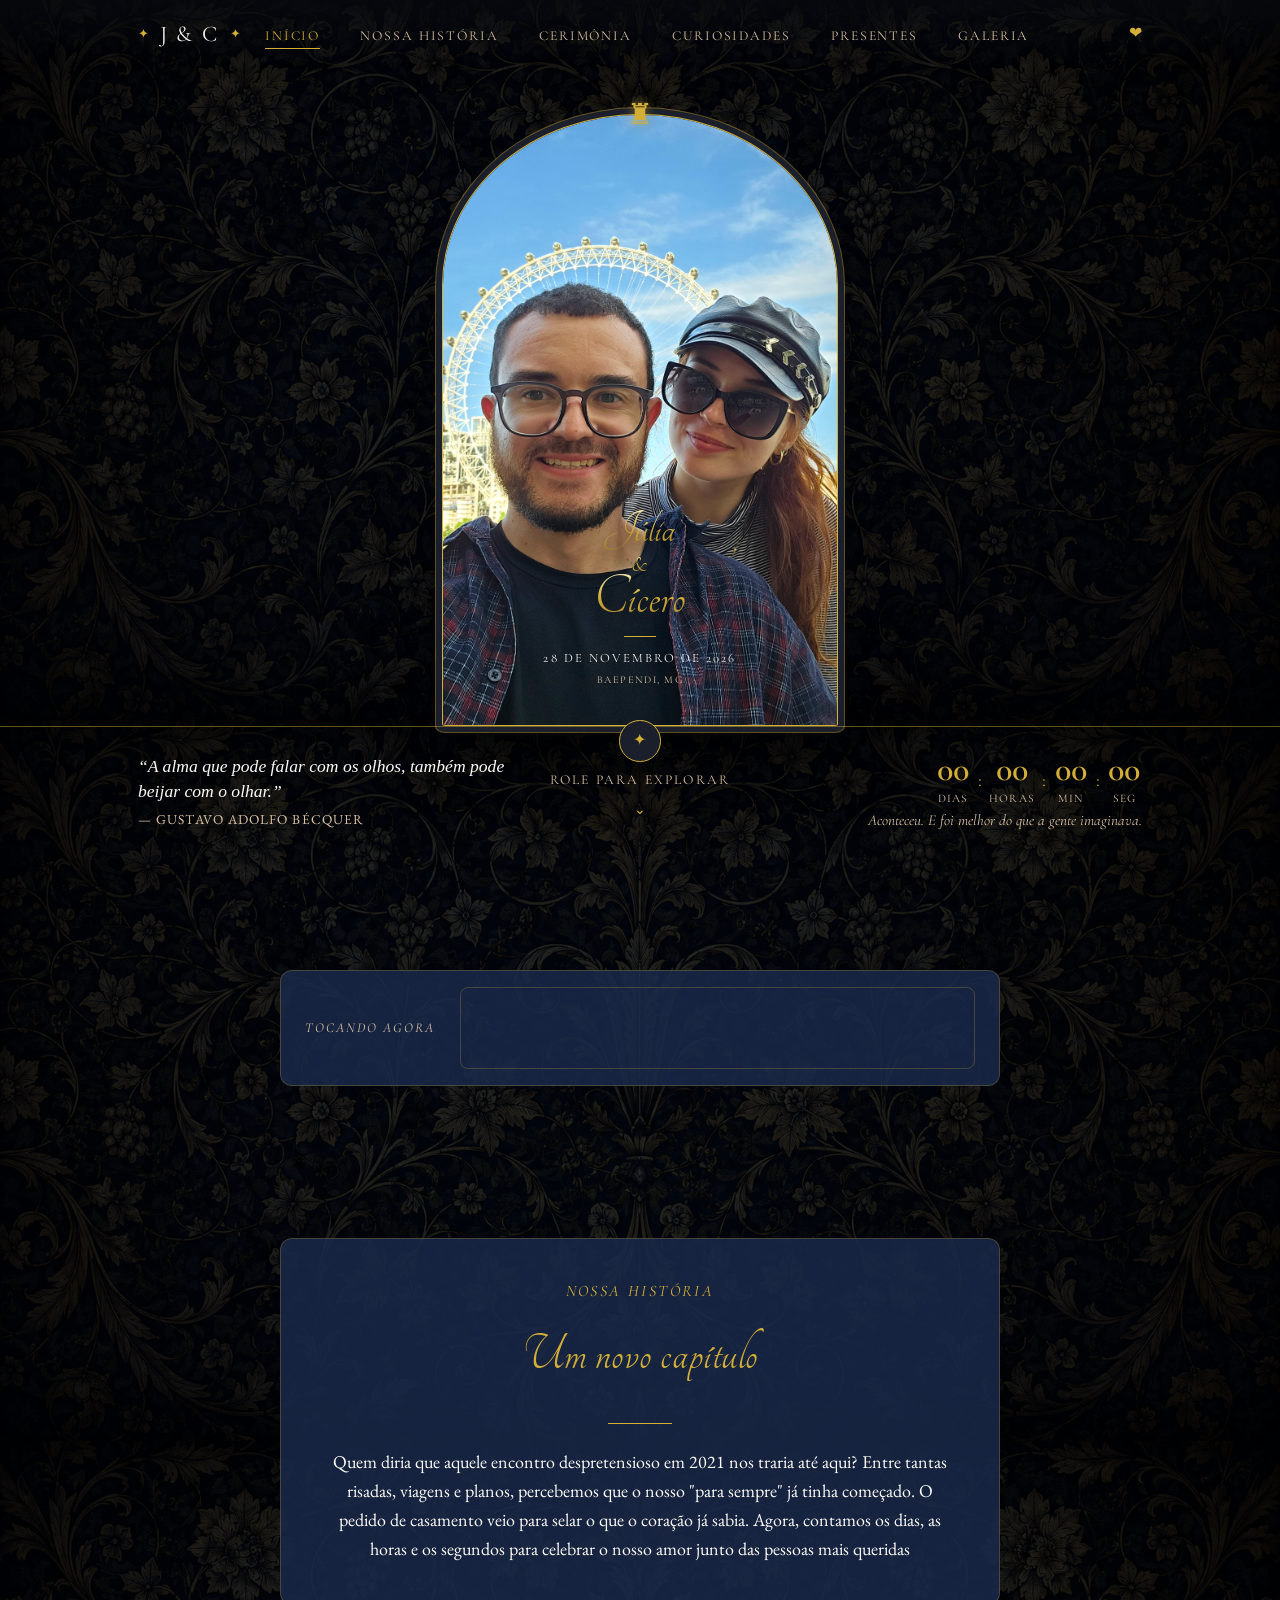
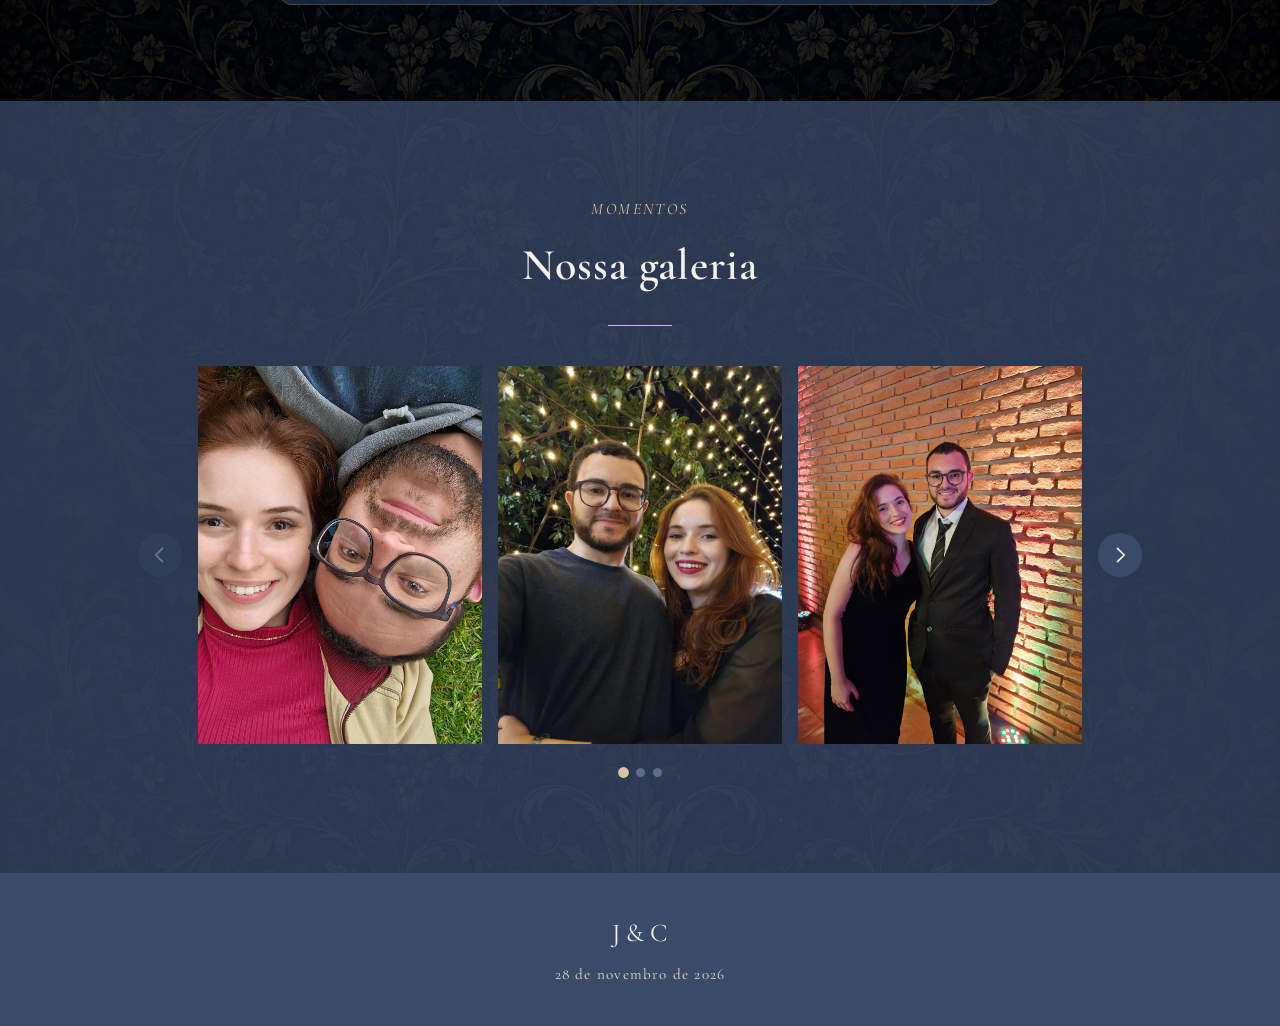
==== commit e8571a82: "Novas mudanças" ====
--- a/index.html
+++ b/index.html
@@ -20,7 +20,11 @@
 <body>
   <header class="site-header">
     <div class="container site-header__inner">
-      <a href="index.html" class="site-header__monogram">J &amp; C</a>
+      <a href="index.html" class="site-header__brand">
+        <span class="site-header__ornament" aria-hidden="true">&#10022;</span>
+        <span class="site-header__monogram">J &amp; C</span>
+        <span class="site-header__ornament" aria-hidden="true">&#10022;</span>
+      </a>
       <button class="nav-toggle" id="navToggle" aria-expanded="false" aria-controls="siteNav">
         <span class="nav-toggle__bar"></span>
         <span class="visually-hidden">Abrir menu</span>
@@ -28,24 +32,85 @@
       <nav class="site-nav" id="siteNav">
         <ul class="site-nav__list">
           <li><a class="site-nav__link" href="index.html" aria-current="page">Início</a></li>
+          <li><a class="site-nav__link" href="#apresentacao">Nossa História</a></li>
           <li><a class="site-nav__link" href="cerimonia.html">Cerimônia</a></li>
           <li><a class="site-nav__link" href="curiosidades.html">Curiosidades</a></li>
           <li><a class="site-nav__link" href="presentes.html">Presentes</a></li>
+          <li><a class="site-nav__link" href="#fotos">Galeria</a></li>
         </ul>
       </nav>
+      <span class="site-header__side-ornament" aria-hidden="true">&#10084;</span>
     </div>
   </header>
 
   <main>
     <!-- Hero -->
-    <section class="hero">
-      <img class="hero__image" src="assets/images/couple/hero.jpg" alt="Júlia e Cícero" loading="eager" width="1920" height="1080" />
-      <div class="hero__overlay" aria-hidden="true"></div>
-      <div class="container hero__content">
-        <span class="hero__eyebrow">Nós vamos nos casar</span>
-        <h1 class="hero__title">Júlia &amp; Cícero</h1>
-        <p class="hero__date">28 de novembro de 2026 &middot; 11h</p>
-        <a href="cerimonia.html" class="hero__cta">Ver detalhes</a>
+    <section class="hero-arch" id="inicio">
+      <div class="container hero-arch__container">
+        <div class="hero-arch__frame">
+          <span class="hero-arch__finial" aria-hidden="true">&#9820;</span>
+          <div class="hero-arch__photo">
+            <img src="assets/images/couple/hero.jpg" alt="Júlia e Cícero" loading="eager" width="1200" height="1500" />
+            <div class="hero-arch__overlay">
+              <div class="hero-arch__names">
+                <span class="hero-arch__title-line">Júlia</span>
+                <span class="hero-arch__amp">&amp;</span>
+                <span class="hero-arch__title-line hero-arch__title-line--groom">Cícero</span>
+              </div>
+              <div class="hero-arch__meta">
+                <span class="hero-arch__meta-divider" aria-hidden="true"></span>
+                <p class="hero-arch__date">28 de novembro de 2026</p>
+                <p class="hero-arch__place">Baependi, MG</p>
+              </div>
+            </div>
+          </div>
+        </div>
+      </div>
+
+      <div class="hero-arch__footer">
+        <div class="container hero-arch__footer-inner">
+          <blockquote class="hero-arch__quote">
+            <p>&ldquo;A alma que pode falar com os olhos, também pode beijar com o olhar.&rdquo;</p>
+            <cite>&mdash; Gustavo Adolfo Bécquer</cite>
+          </blockquote>
+
+          <a href="#playlist-mini" class="hero-arch__scroll">
+            <span class="hero-arch__scroll-circle" aria-hidden="true">&#10022;</span>
+            <span class="hero-arch__scroll-text">Role para explorar</span>
+            <span class="hero-arch__scroll-arrow" aria-hidden="true">&#8964;</span>
+          </a>
+
+          <div
+            class="hero-arch__countdown"
+            id="countdownRoot"
+            data-wedding-date="2026-11-28T11:00:00-03:00"
+            data-after-text="Aconteceu. E foi melhor do que a gente imaginava."
+          >
+            <p class="hero-arch__countdown-lede" id="countdownLede">Faltam</p>
+            <div class="hero-arch__countdown-clock" id="countdownClock">
+              <div class="hero-arch__countdown-unit">
+                <span class="hero-arch__countdown-value" data-unit="days">00</span>
+                <span class="hero-arch__countdown-label">dias</span>
+              </div>
+              <span class="hero-arch__countdown-sep" aria-hidden="true">:</span>
+              <div class="hero-arch__countdown-unit">
+                <span class="hero-arch__countdown-value" data-unit="hours">00</span>
+                <span class="hero-arch__countdown-label">horas</span>
+              </div>
+              <span class="hero-arch__countdown-sep" aria-hidden="true">:</span>
+              <div class="hero-arch__countdown-unit">
+                <span class="hero-arch__countdown-value" data-unit="minutes">00</span>
+                <span class="hero-arch__countdown-label">min</span>
+              </div>
+              <span class="hero-arch__countdown-sep" aria-hidden="true">:</span>
+              <div class="hero-arch__countdown-unit">
+                <span class="hero-arch__countdown-value" data-unit="seconds">00</span>
+                <span class="hero-arch__countdown-label">seg</span>
+              </div>
+            </div>
+            <p class="hero-arch__countdown-text" id="countdownAfterText" hidden></p>
+          </div>
+        </div>
       </div>
     </section>
 
@@ -65,40 +130,6 @@
             loading="lazy">
           </iframe>
         </div>
-      </div>
-    </section>
-
-    <!-- Contagem regressiva -->
-    <section class="countdown section--alt" id="contagem">
-      <div
-        class="container countdown__inner"
-        id="countdownRoot"
-        data-wedding-date="2026-11-28T11:00:00-03:00"
-        data-after-text="Aconteceu. E foi melhor do que a gente imaginava."
-      >
-        <p class="countdown__lede" id="countdownLede">Faltam</p>
-        <div class="countdown__clock" id="countdownClock">
-          <div class="countdown__unit">
-            <span class="countdown__value" data-unit="days">00</span>
-            <span class="countdown__label">dias</span>
-          </div>
-          <span class="countdown__sep" aria-hidden="true">&middot;</span>
-          <div class="countdown__unit">
-            <span class="countdown__value" data-unit="hours">00</span>
-            <span class="countdown__label">horas</span>
-          </div>
-          <span class="countdown__sep" aria-hidden="true">&middot;</span>
-          <div class="countdown__unit">
-            <span class="countdown__value" data-unit="minutes">00</span>
-            <span class="countdown__label">min</span>
-          </div>
-          <span class="countdown__sep" aria-hidden="true">&middot;</span>
-          <div class="countdown__unit">
-            <span class="countdown__value" data-unit="seconds">00</span>
-            <span class="countdown__label">seg</span>
-          </div>
-        </div>
-        <p class="countdown__text" id="countdownAfterText" hidden></p>
       </div>
     </section>
 
--- a/assets/css/styles.css
+++ b/assets/css/styles.css
@@ -275,16 +275,35 @@
   inset-block-start: 0;
   inset-inline: 0;
   z-index: 100;
-  background-color: rgba(26, 31, 43, 0.9);
-  backdrop-filter: blur(6px);
-  border-bottom: 1px solid var(--color-border);
+  background: linear-gradient(to bottom, rgba(15, 19, 28, 0.4) 0%, rgba(15, 19, 28, 0) 100%);
 }
 
 .site-header__inner {
-  display: flex;
-  align-items: center;
-  justify-content: space-between;
-  padding-block: var(--space-sm);
+  display: grid;
+  grid-template-columns: 1fr auto 1fr;
+  align-items: center;
+  gap: var(--space-md);
+  padding-block: 0.85rem;
+  min-height: 68px;
+}
+
+.site-header__brand {
+  display: inline-flex;
+  align-items: center;
+  gap: 0.6em;
+  justify-self: start;
+  flex-shrink: 0;
+}
+
+.site-header__ornament {
+  color: var(--color-gold);
+  font-size: 0.8rem;
+}
+
+.site-header__side-ornament {
+  justify-self: end;
+  color: var(--color-gold);
+  font-size: 1rem;
 }
 
 .site-header__monogram {
@@ -292,6 +311,11 @@
   font-size: 1.4rem;
   color: var(--color-ivory);
   letter-spacing: 0.1em;
+  white-space: nowrap;
+}
+
+.site-nav {
+  justify-self: center;
 }
 
 .site-nav__list {
@@ -300,16 +324,20 @@
 }
 
 .site-nav__link {
-  font-size: 1rem;
-  letter-spacing: 0.08em;
+  font-family: var(--font-heading);
+  font-size: 0.85rem;
+  letter-spacing: 0.14em;
   text-transform: uppercase;
   color: var(--color-text-soft);
-  transition: color var(--transition-fast);
+  padding-bottom: 0.35em;
+  border-bottom: 1px solid transparent;
+  transition: color var(--transition-fast), border-color var(--transition-fast);
 }
 
 .site-nav__link:hover,
 .site-nav__link[aria-current="page"] {
-  color: var(--color-ivory);
+  color: var(--color-gold);
+  border-bottom-color: var(--color-gold);
 }
 
 .nav-toggle {
@@ -342,75 +370,270 @@
   top: 9px;
 }
 
-/* ---------- Hero ---------- */
-.hero {
+/* ---------- Hero (arco gotico) ---------- */
+.hero-arch {
   position: relative;
-  min-height: 92vh;
-  display: flex;
-  align-items: flex-end;
+  display: flex;
+  flex-direction: column;
+  min-height: 100svh;
+  overflow: hidden;
   color: var(--color-ivory);
-  padding-block-end: var(--space-2xl);
-}
-
-.hero__image {
+}
+
+.hero-arch__container {
+  flex: 1;
+  display: flex;
+  align-items: center;
+  justify-content: flex-start;
+  padding-top: 18px;
+  text-align: center;
+}
+
+.hero-arch__frame {
+  position: relative;
+  width: clamp(300px, 31vw, 520px);
+  height: clamp(420px, 68svh, 680px);
+  margin-inline: auto;
+}
+
+.hero-arch__finial {
   position: absolute;
-  inset: 0;
+  top: -1.4rem;
+  left: 50%;
+  transform: translateX(-50%);
+  color: var(--color-gold);
+  font-size: 1.8rem;
+  z-index: 2;
+  text-shadow: 0 0 12px rgba(212, 175, 55, 0.6);
+}
+
+.hero-arch__photo {
+  position: relative;
+  width: 100%;
+  height: 100%;
+  overflow: hidden;
+  border-radius: 50% 50% 4px 4px / 28% 28% 2px 2px;
+  border: 1px solid var(--color-gold);
+  box-shadow:
+    0 0 0 6px var(--color-background),
+    0 0 0 7px rgba(212, 175, 55, 0.45),
+    0 30px 60px rgba(0, 0, 0, 0.55);
+}
+
+.hero-arch__photo img {
   width: 100%;
   height: 100%;
   object-fit: cover;
-  z-index: -2;
-}
-
-.hero__overlay {
+  object-position: center 20%;
+  filter: contrast(1.05) saturate(1.05);
+}
+
+.hero-arch__overlay {
   position: absolute;
-  inset: 0;
-  background: linear-gradient(
-    180deg,
-    rgba(26, 31, 43, 0.15) 0%,
-    rgba(26, 31, 43, 0.65) 100%
-  );
-  z-index: -1;
-}
-
-.hero__content {
-  text-align: center;
-  width: 100%;
-}
-
-.hero__eyebrow {
-  font-family: var(--font-heading);
+  inset-inline: 0;
+  bottom: 6%;
+  display: flex;
+  flex-direction: column;
+  align-items: center;
+  padding-inline: 1rem;
+}
+
+.hero-arch__names {
+  display: flex;
+  flex-direction: column;
+  align-items: center;
+  line-height: 0.85;
+}
+
+.hero-arch__title-line,
+.hero-arch__amp {
+  font-family: var(--font-script);
+  background: linear-gradient(180deg, #f9e8ab 0%, #d4af37 45%, #9c7a2e 100%);
+  -webkit-background-clip: text;
+  background-clip: text;
+  color: transparent;
+  filter: drop-shadow(0 2px 10px rgba(0, 0, 0, 0.55));
+}
+
+.hero-arch__title-line {
+  font-size: clamp(2.1rem, 5.4vw, 3rem);
+}
+
+.hero-arch__title-line--groom {
+  font-size: clamp(2.6rem, 6.6vw, 3.7rem);
+  margin-top: -0.08em;
+}
+
+.hero-arch__amp {
+  font-size: clamp(1.4rem, 3.4vw, 1.9rem);
+  margin-block: 0.02em;
+}
+
+.hero-arch__meta {
+  margin-top: 0.7em;
+  display: flex;
+  flex-direction: column;
+  align-items: center;
+}
+
+.hero-arch__meta-divider {
+  width: 32px;
+  height: 1px;
+  background-color: var(--color-gold);
+  margin-bottom: 0.6em;
+}
+
+.hero-arch__date {
+  font-family: var(--font-heading);
+  font-size: clamp(0.65rem, 1.1vw, 0.8rem);
+  letter-spacing: 0.16em;
+  text-transform: uppercase;
+  color: var(--color-ivory);
+}
+
+.hero-arch__place {
+  margin-top: 0.3em;
+  font-family: var(--font-heading);
+  font-size: clamp(0.55rem, 0.9vw, 0.65rem);
+  letter-spacing: 0.14em;
+  text-transform: uppercase;
+  color: var(--color-text-soft);
+}
+
+/* Rodape do hero: citacao / role para explorar / cronometro */
+.hero-arch__footer {
+  flex-shrink: 0;
+  position: relative;
+  border-top: 1px solid rgba(212, 175, 55, 0.45);
+  padding-block: 1.6rem;
+}
+
+.hero-arch__footer-inner {
+  display: grid;
+  grid-template-columns: 1fr auto 1fr;
+  align-items: center;
+  gap: var(--space-lg);
+}
+
+.hero-arch__quote {
+  font-family: var(--font-serif-clean);
   font-style: italic;
-  letter-spacing: 0.2em;
+  color: var(--color-offwhite);
+}
+
+.hero-arch__quote p {
+  font-size: 1.1rem;
+  line-height: 1.4;
+}
+
+.hero-arch__quote cite {
+  display: block;
+  margin-top: 0.4em;
+  font-size: 0.85rem;
+  font-style: normal;
+  letter-spacing: 0.08em;
   text-transform: uppercase;
+  color: var(--color-text-soft);
+}
+
+.hero-arch__scroll {
+  display: flex;
+  flex-direction: column;
+  align-items: center;
+  gap: 0.4em;
+  justify-self: center;
+  text-align: center;
+}
+
+.hero-arch__scroll-circle {
+  display: flex;
+  align-items: center;
+  justify-content: center;
+  width: 2.6rem;
+  height: 2.6rem;
+  margin-top: -2.7rem;
+  background-color: var(--color-background);
+  border: 1px solid var(--color-gold);
+  border-radius: 50%;
+  color: var(--color-gold);
   font-size: 1rem;
-  color: var(--color-neutral);
-}
-
-.hero__title {
-  color: var(--color-ivory);
-  margin-block: var(--space-sm);
-}
-
-.hero__date {
-  font-size: 1.3rem;
-  letter-spacing: 0.1em;
-}
-
-.hero__cta {
-  display: inline-block;
-  margin-top: var(--space-lg);
-  padding: 0.85em 2.2em;
-  border: 1px solid var(--color-ivory);
-  color: var(--color-ivory);
-  font-size: 1rem;
+  transition: background-color var(--transition-fast), color var(--transition-fast);
+}
+
+.hero-arch__scroll:hover .hero-arch__scroll-circle {
+  background-color: var(--color-gold);
+  color: var(--color-card-navy);
+}
+
+.hero-arch__scroll-text {
+  font-family: var(--font-heading);
+  font-size: 0.85rem;
+  letter-spacing: 0.16em;
+  text-transform: uppercase;
+  color: var(--color-text-soft);
+}
+
+.hero-arch__scroll-arrow {
+  color: var(--color-gold);
+  font-size: 0.9rem;
+}
+
+.hero-arch__countdown {
+  justify-self: end;
+  text-align: right;
+}
+
+.hero-arch__countdown-lede {
+  font-family: var(--font-heading);
+  font-size: 0.9rem;
+  letter-spacing: 0.16em;
+  text-transform: uppercase;
+  color: var(--color-text-soft);
+  margin-bottom: 0.3em;
+}
+
+.hero-arch__countdown-clock {
+  display: flex;
+  align-items: baseline;
+  justify-content: flex-end;
+  gap: 0.4em;
+}
+
+.hero-arch__countdown-unit {
+  display: flex;
+  flex-direction: column;
+  align-items: center;
+  min-width: 2.2rem;
+}
+
+.hero-arch__countdown-value {
+  font-family: var(--font-heading);
+  font-weight: 600;
+  font-variant-numeric: tabular-nums;
+  font-size: clamp(1.6rem, 3.6vw, 2.1rem);
+  color: var(--color-gold);
+  line-height: 1;
+}
+
+.hero-arch__countdown-label {
+  margin-top: 0.2rem;
+  font-size: 0.72rem;
   letter-spacing: 0.1em;
   text-transform: uppercase;
-  transition: background-color var(--transition-fast), color var(--transition-fast);
-}
-
-.hero__cta:hover {
-  background-color: var(--color-ivory);
-  color: var(--color-navy);
+  color: var(--color-text-soft);
+}
+
+.hero-arch__countdown-sep {
+  color: var(--color-gold);
+  font-size: 1.2rem;
+  align-self: center;
+}
+
+.hero-arch__countdown-text {
+  font-family: var(--font-heading);
+  font-style: italic;
+  color: var(--color-champagne);
+  font-size: 0.95rem;
 }
 
 /* ---------- Apresentacao ---------- */
@@ -663,10 +886,12 @@
 
 .playlist-mini__label {
   flex: 0 0 auto;
-  font-family: var(--font-script);
-  color: var(--color-gold);
-  font-size: 1.1rem;
-  letter-spacing: 0.03em;
+  font-family: var(--font-heading);
+  font-style: italic;
+  color: var(--color-champagne);
+  font-size: 0.85rem;
+  letter-spacing: 0.15em;
+  text-transform: uppercase;
   white-space: nowrap;
 }
 
@@ -984,6 +1209,14 @@
 
 /* ---------- Media queries ---------- */
 @media (max-width: 768px) {
+  .site-header__inner {
+    grid-template-columns: 1fr auto;
+  }
+
+  .site-header__side-ornament {
+    display: none;
+  }
+
   .site-nav {
     position: fixed;
     inset-block-start: 60px;
@@ -992,6 +1225,7 @@
     border-bottom: 1px solid var(--color-border);
     transform: translateY(-110%);
     transition: transform var(--transition-base);
+    justify-self: stretch;
   }
 
   .site-nav[data-open="true"] {
@@ -1031,6 +1265,41 @@
   .playlist-mini__label {
     text-align: center;
   }
+
+  .hero-arch {
+    min-height: auto;
+    overflow: visible;
+    padding-bottom: var(--space-lg);
+  }
+
+  .hero-arch__container {
+    padding-top: 84px;
+    padding-bottom: var(--space-lg);
+  }
+
+  .hero-arch__frame {
+    height: clamp(380px, 62svh, 560px);
+  }
+
+  .hero-arch__footer-inner {
+    grid-template-columns: 1fr;
+    justify-items: center;
+    text-align: center;
+    gap: var(--space-md);
+  }
+
+  .hero-arch__quote {
+    text-align: center;
+  }
+
+  .hero-arch__countdown {
+    justify-self: center;
+    text-align: center;
+  }
+
+  .hero-arch__countdown-clock {
+    justify-content: center;
+  }
 }
 
 @media (max-width: 480px) {
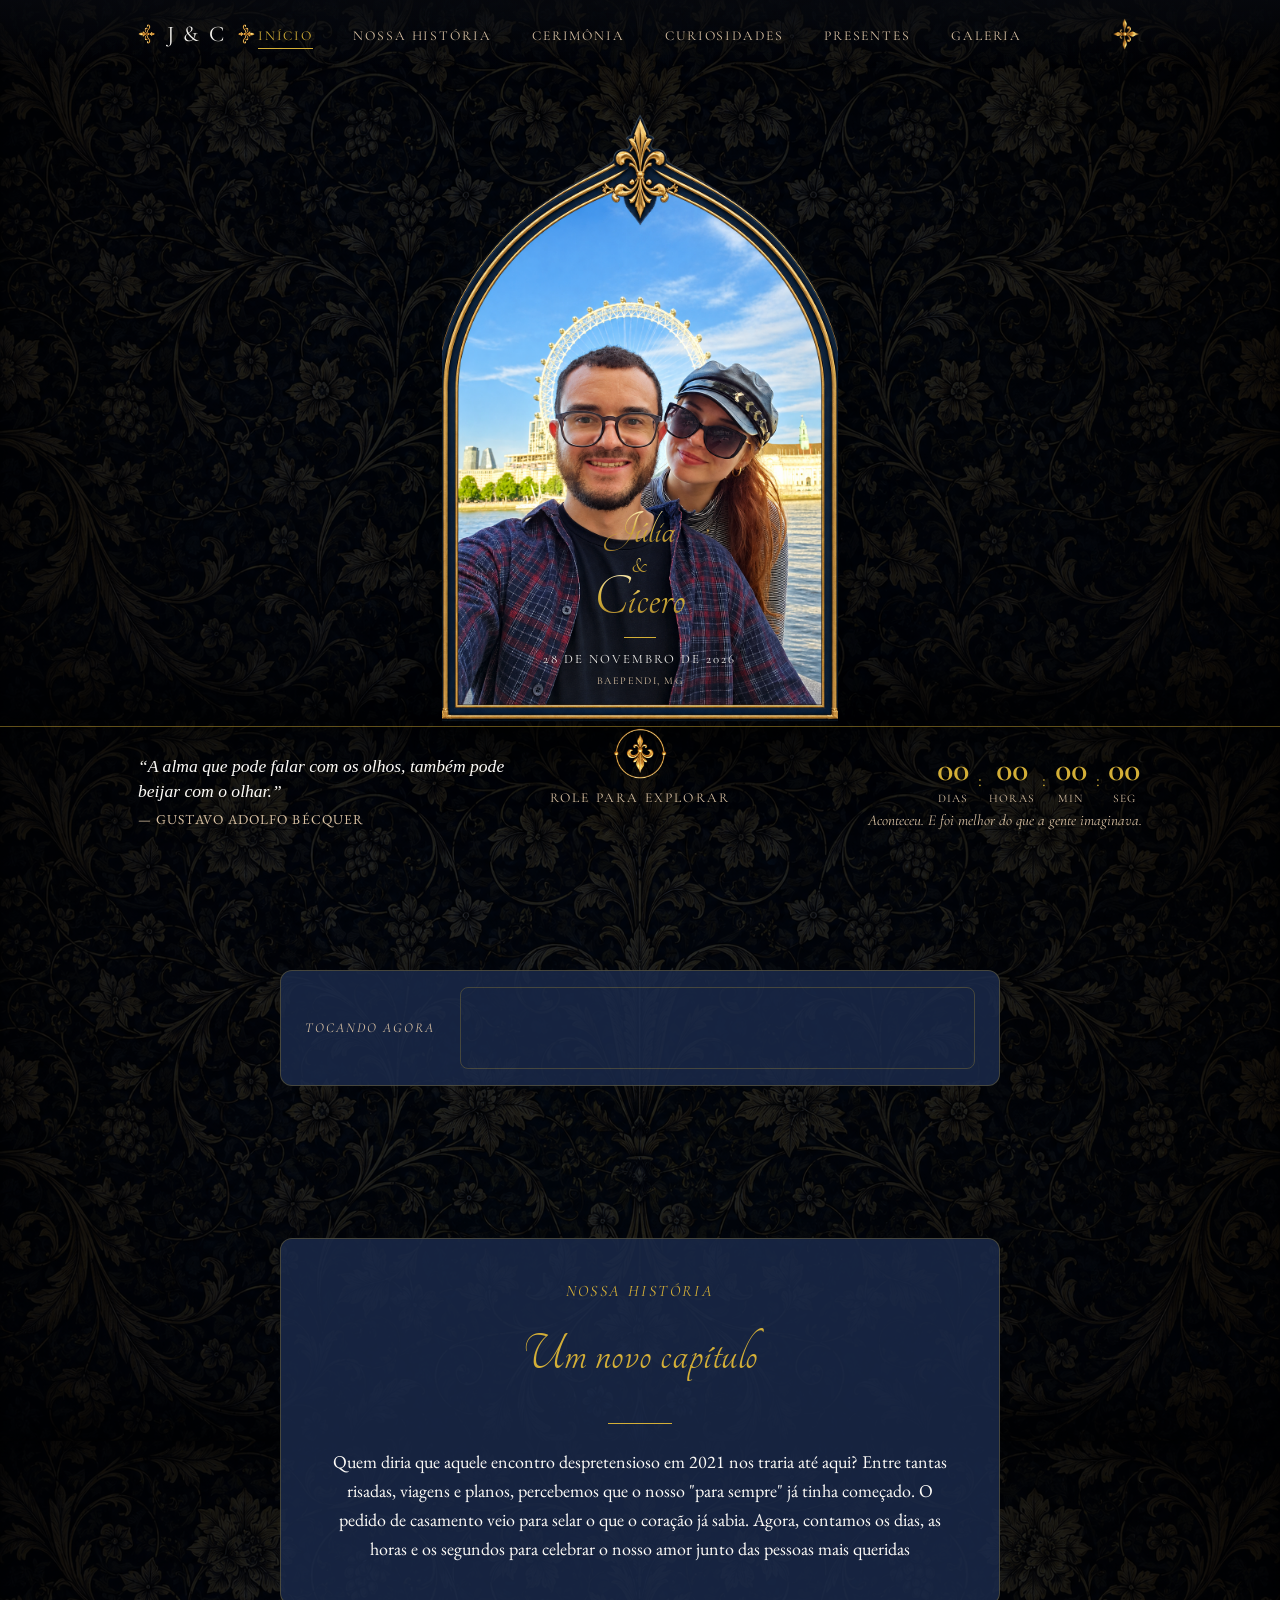
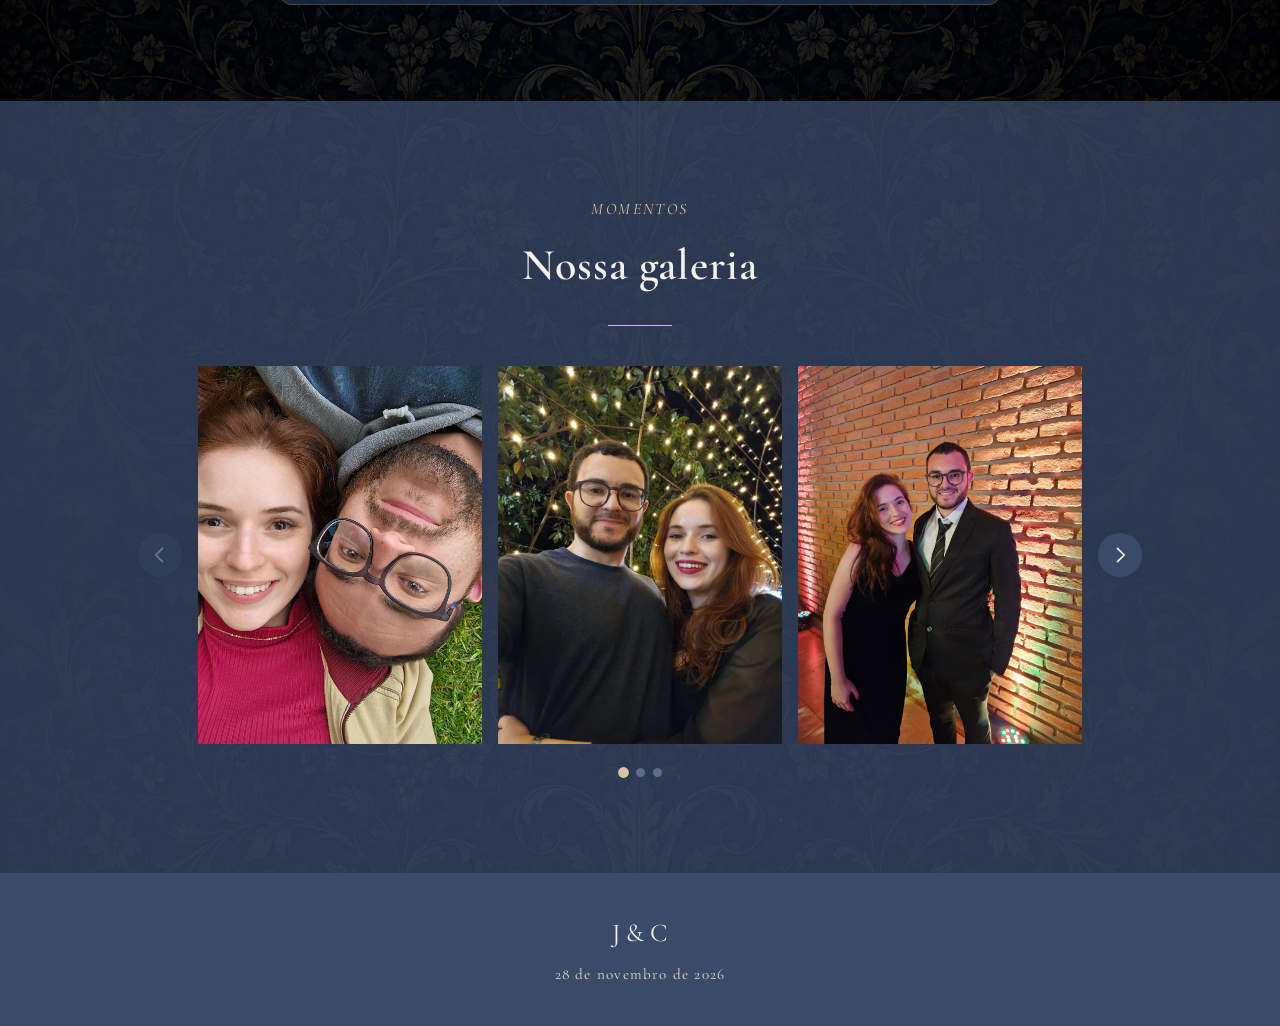
==== commit 4684c57f: "Mudando imagens por pngs e alterando os ícones de arabescos" ====
--- a/index.html
+++ b/index.html
@@ -21,9 +21,9 @@
   <header class="site-header">
     <div class="container site-header__inner">
       <a href="index.html" class="site-header__brand">
-        <span class="site-header__ornament" aria-hidden="true">&#10022;</span>
+        <img src="assets/images/decorative/arabesco_esquerda.png" alt="" class="site-header__ornament" aria-hidden="true" width="24" height="24" />
         <span class="site-header__monogram">J &amp; C</span>
-        <span class="site-header__ornament" aria-hidden="true">&#10022;</span>
+        <img src="assets/images/decorative/arabesco_direita.png" alt="" class="site-header__ornament" aria-hidden="true" width="24" height="24" />
       </a>
       <button class="nav-toggle" id="navToggle" aria-expanded="false" aria-controls="siteNav">
         <span class="nav-toggle__bar"></span>
@@ -39,7 +39,7 @@
           <li><a class="site-nav__link" href="#fotos">Galeria</a></li>
         </ul>
       </nav>
-      <span class="site-header__side-ornament" aria-hidden="true">&#10084;</span>
+      <img src="assets/images/decorative/arabesco_completo.png" alt="" class="site-header__side-ornament" aria-hidden="true" width="24" height="24" />
     </div>
   </header>
 
@@ -48,9 +48,8 @@
     <section class="hero-arch" id="inicio">
       <div class="container hero-arch__container">
         <div class="hero-arch__frame">
-          <span class="hero-arch__finial" aria-hidden="true">&#9820;</span>
           <div class="hero-arch__photo">
-            <img src="assets/images/couple/hero.jpg" alt="Júlia e Cícero" loading="eager" width="1200" height="1500" />
+            <img src="assets/images/couple/hero.png" alt="Júlia e Cícero" loading="eager" width="1200" height="1500" />
             <div class="hero-arch__overlay">
               <div class="hero-arch__names">
                 <span class="hero-arch__title-line">Júlia</span>
@@ -75,9 +74,8 @@
           </blockquote>
 
           <a href="#playlist-mini" class="hero-arch__scroll">
-            <span class="hero-arch__scroll-circle" aria-hidden="true">&#10022;</span>
+            <img src="assets/images/decorative/botao.png" alt="" class="hero-arch__scroll-icon" aria-hidden="true" width="42" height="42" />
             <span class="hero-arch__scroll-text">Role para explorar</span>
-            <span class="hero-arch__scroll-arrow" aria-hidden="true">&#8964;</span>
           </a>
 
           <div
--- a/assets/css/styles.css
+++ b/assets/css/styles.css
@@ -296,14 +296,16 @@
 }
 
 .site-header__ornament {
-  color: var(--color-gold);
-  font-size: 0.8rem;
+  width: 1.2rem;
+  height: 1.2rem;
+  object-fit: contain;
 }
 
 .site-header__side-ornament {
   justify-self: end;
-  color: var(--color-gold);
-  font-size: 1rem;
+  width: 2rem;
+  height: 2rem;
+  object-fit: contain;
 }
 
 .site-header__monogram {
@@ -413,11 +415,7 @@
   height: 100%;
   overflow: hidden;
   border-radius: 50% 50% 4px 4px / 28% 28% 2px 2px;
-  border: 1px solid var(--color-gold);
-  box-shadow:
-    0 0 0 6px var(--color-background),
-    0 0 0 7px rgba(212, 175, 55, 0.45),
-    0 30px 60px rgba(0, 0, 0, 0.55);
+  box-shadow: 0 30px 60px rgba(0, 0, 0, 0.55);
 }
 
 .hero-arch__photo img {
@@ -545,24 +543,16 @@
   text-align: center;
 }
 
-.hero-arch__scroll-circle {
-  display: flex;
-  align-items: center;
-  justify-content: center;
-  width: 2.6rem;
-  height: 2.6rem;
-  margin-top: -2.7rem;
-  background-color: var(--color-background);
-  border: 1px solid var(--color-gold);
-  border-radius: 50%;
-  color: var(--color-gold);
-  font-size: 1rem;
-  transition: background-color var(--transition-fast), color var(--transition-fast);
-}
-
-.hero-arch__scroll:hover .hero-arch__scroll-circle {
-  background-color: var(--color-gold);
-  color: var(--color-card-navy);
+.hero-arch__scroll-icon {
+  width: 3.4rem;
+  height: 3.4rem;
+  margin-top: -3.1rem;
+  object-fit: contain;
+  transition: transform var(--transition-fast);
+}
+
+.hero-arch__scroll:hover .hero-arch__scroll-icon {
+  transform: scale(1.08);
 }
 
 .hero-arch__scroll-text {
@@ -571,11 +561,6 @@
   letter-spacing: 0.16em;
   text-transform: uppercase;
   color: var(--color-text-soft);
-}
-
-.hero-arch__scroll-arrow {
-  color: var(--color-gold);
-  font-size: 0.9rem;
 }
 
 .hero-arch__countdown {
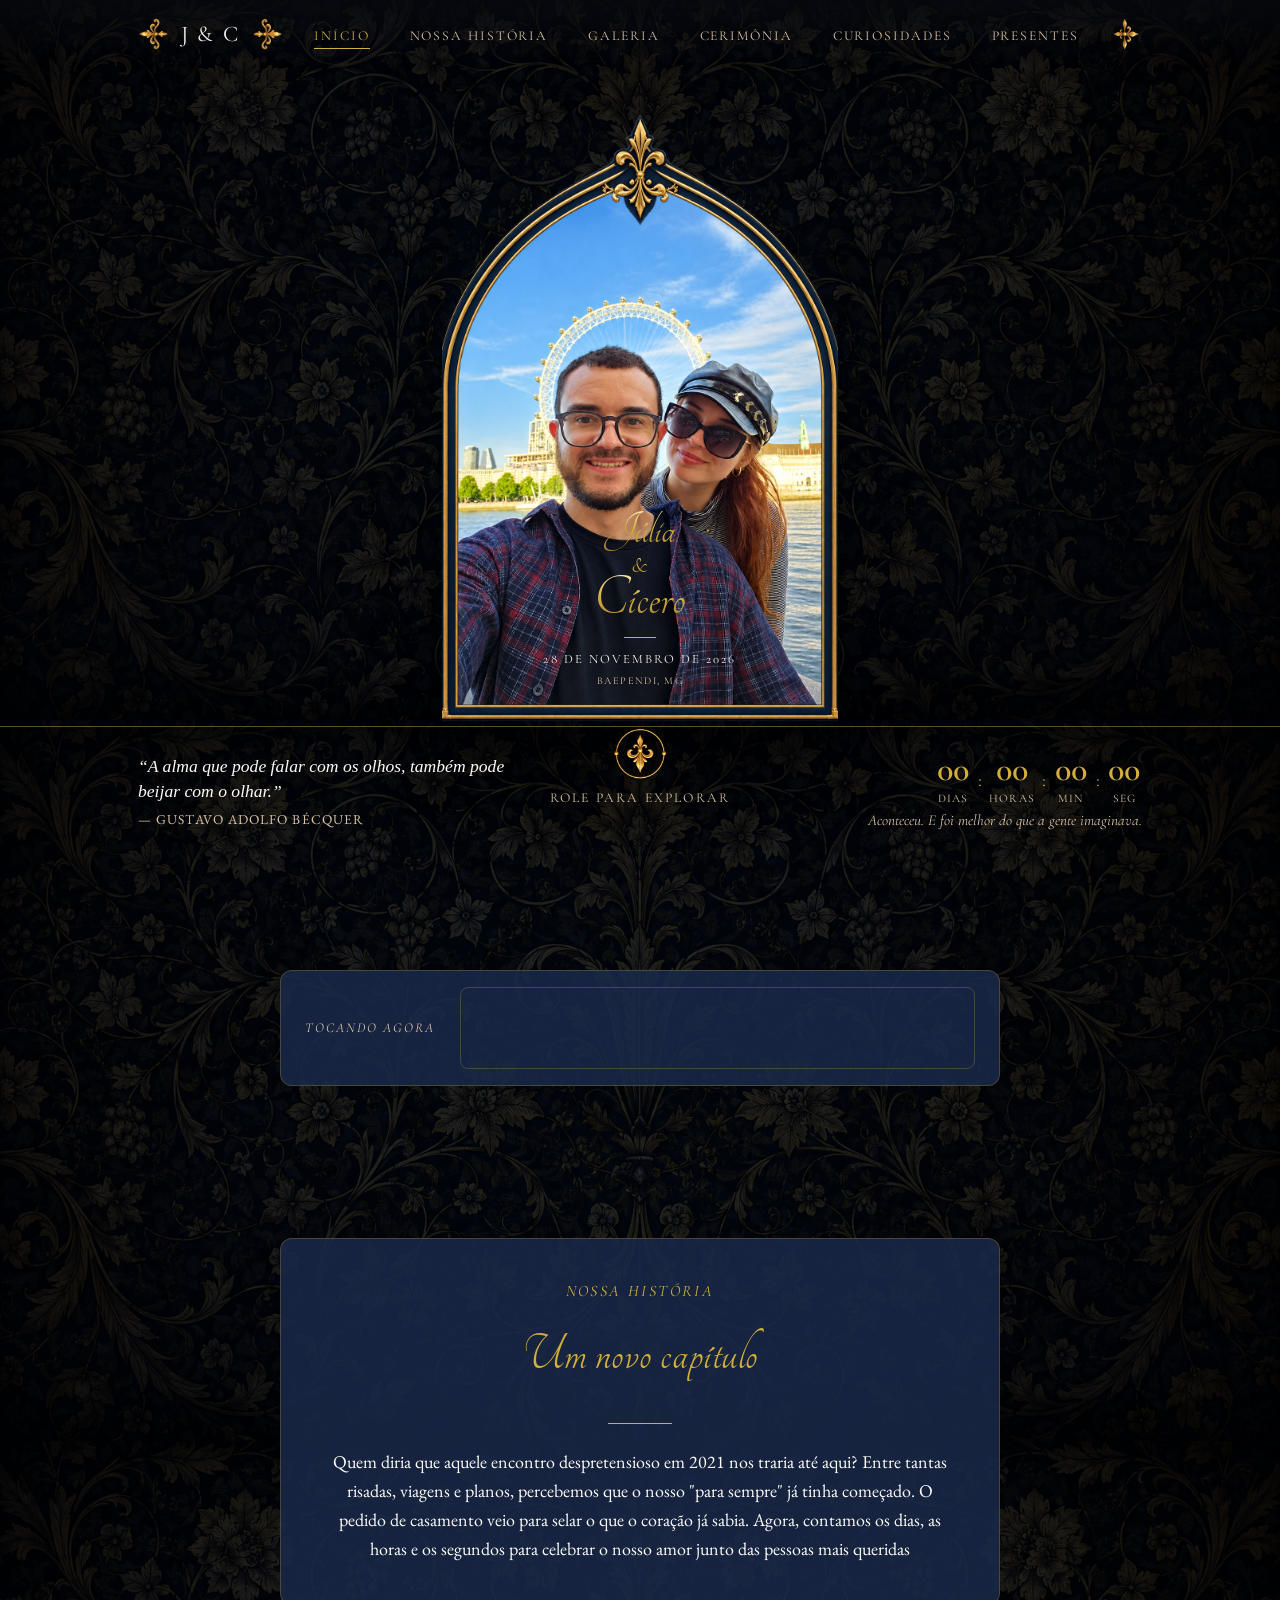
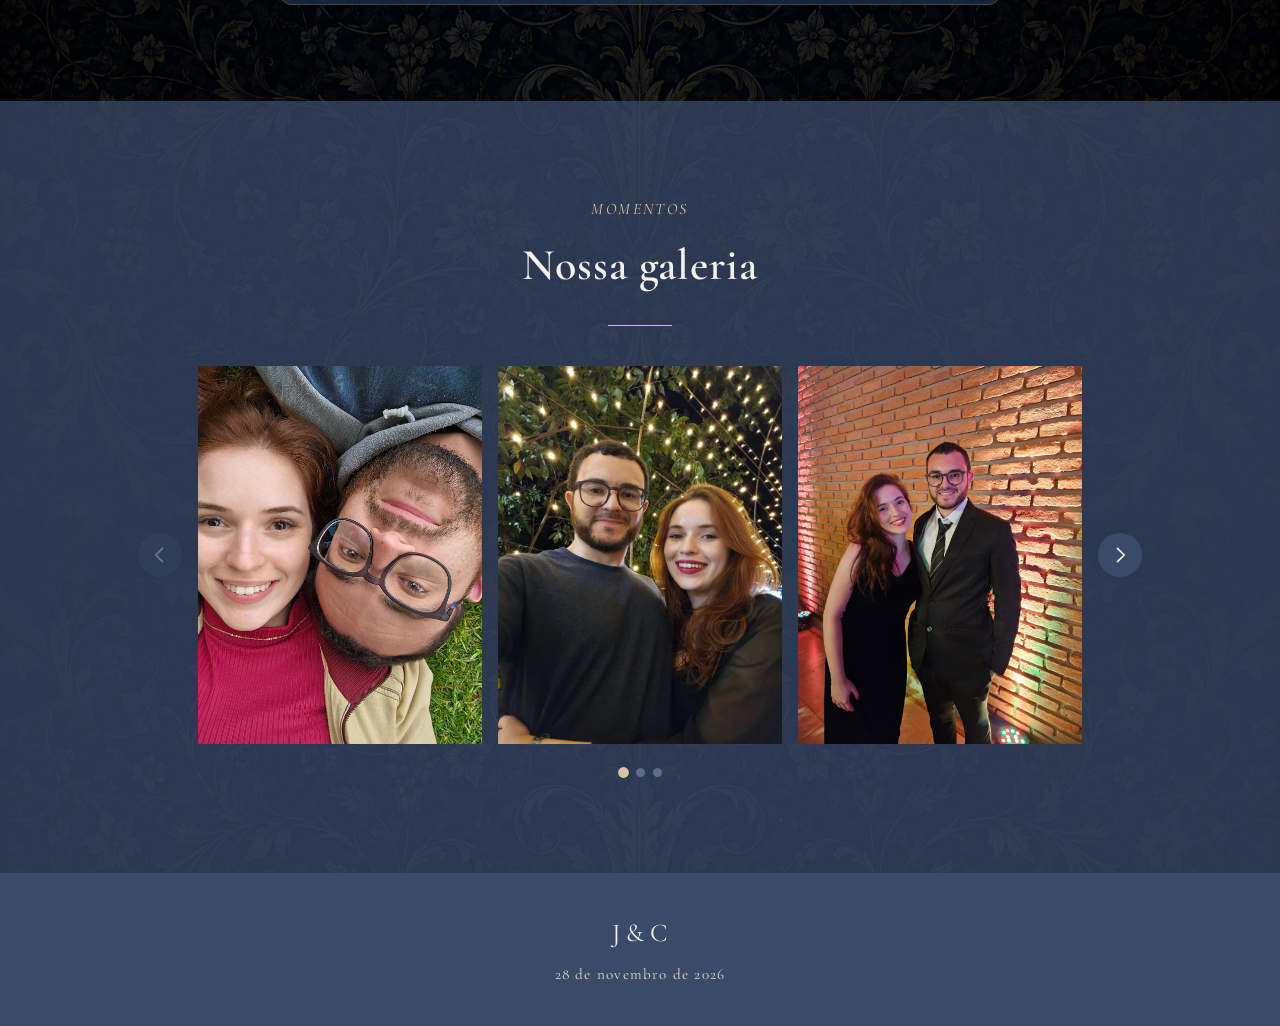
==== commit efc156ad: "Correções header" ====
--- a/index.html
+++ b/index.html
@@ -33,10 +33,10 @@
         <ul class="site-nav__list">
           <li><a class="site-nav__link" href="index.html" aria-current="page">Início</a></li>
           <li><a class="site-nav__link" href="#apresentacao">Nossa História</a></li>
+          <li><a class="site-nav__link" href="#fotos">Galeria</a></li>
           <li><a class="site-nav__link" href="cerimonia.html">Cerimônia</a></li>
           <li><a class="site-nav__link" href="curiosidades.html">Curiosidades</a></li>
           <li><a class="site-nav__link" href="presentes.html">Presentes</a></li>
-          <li><a class="site-nav__link" href="#fotos">Galeria</a></li>
         </ul>
       </nav>
       <img src="assets/images/decorative/arabesco_completo.png" alt="" class="site-header__side-ornament" aria-hidden="true" width="24" height="24" />
--- a/assets/css/styles.css
+++ b/assets/css/styles.css
@@ -280,7 +280,7 @@
 
 .site-header__inner {
   display: grid;
-  grid-template-columns: 1fr auto 1fr;
+  grid-template-columns: auto 1fr auto;
   align-items: center;
   gap: var(--space-md);
   padding-block: 0.85rem;
@@ -296,8 +296,8 @@
 }
 
 .site-header__ornament {
-  width: 1.2rem;
-  height: 1.2rem;
+  width: 2rem;
+  height: 2rem;
   object-fit: contain;
 }
 
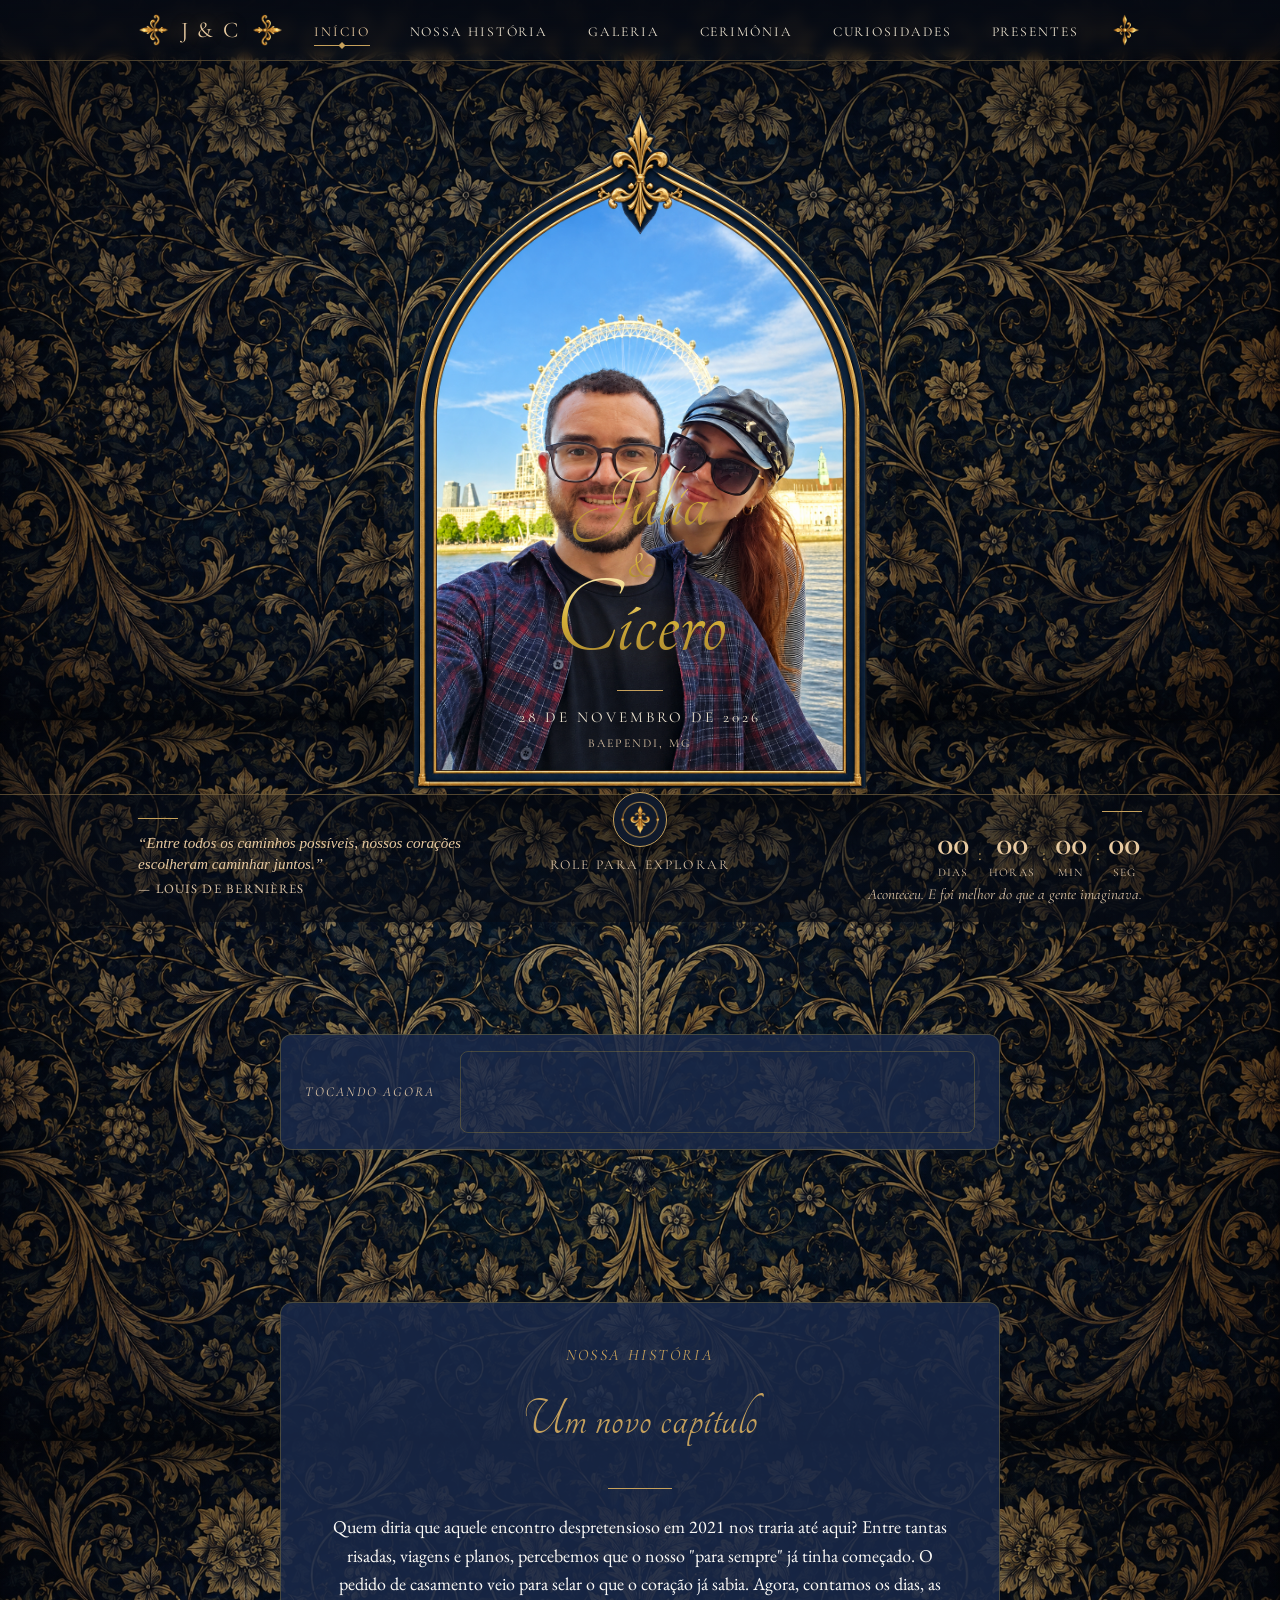
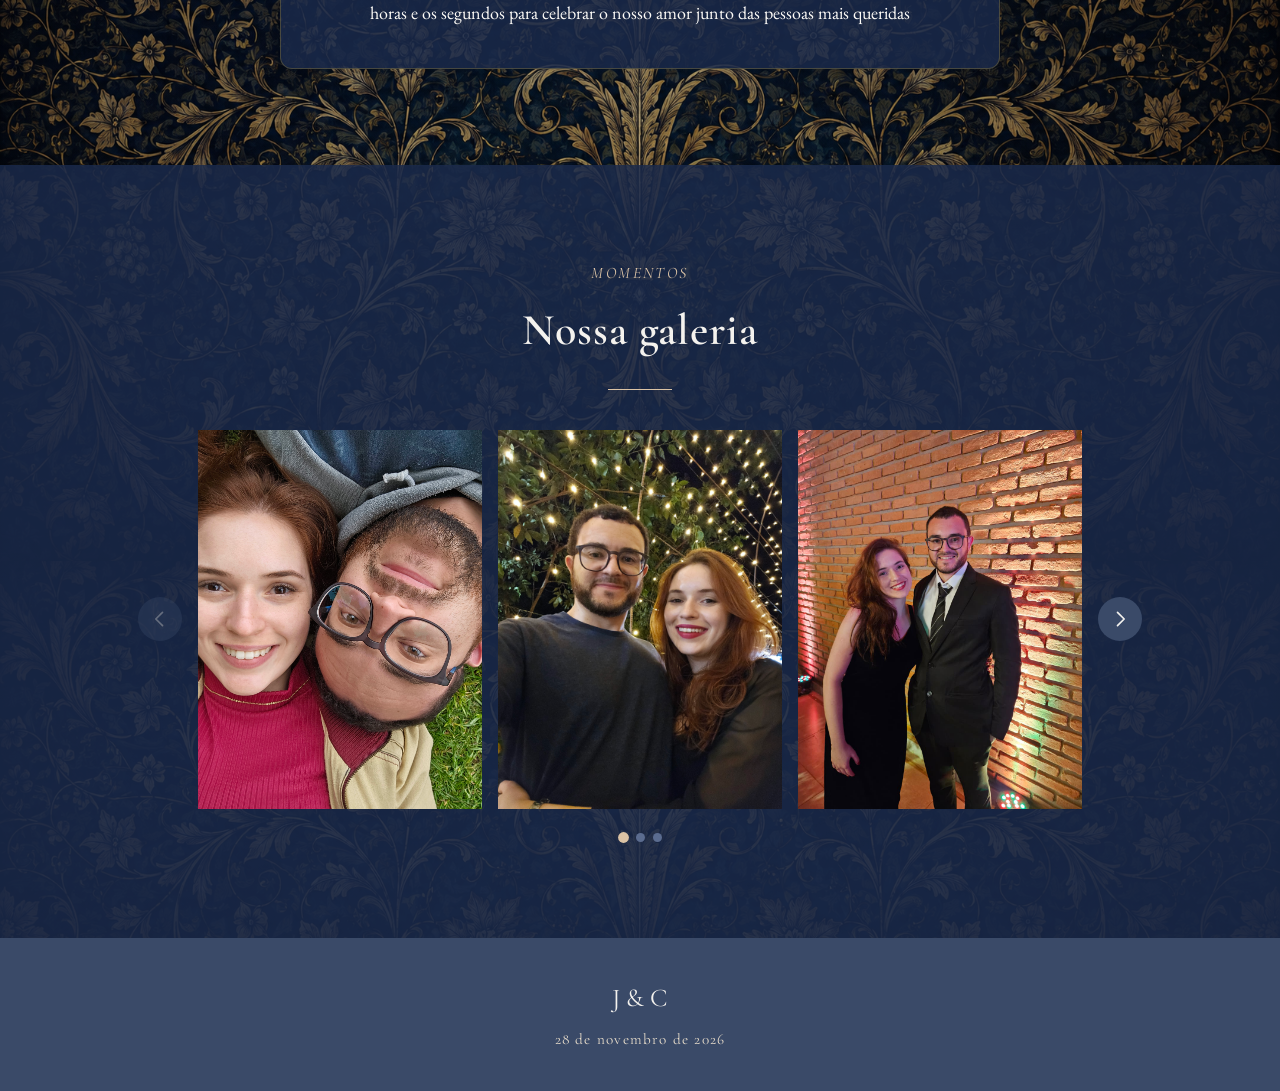
==== commit c264fa61: "Atualização da frase" ====
--- a/index.html
+++ b/index.html
@@ -69,8 +69,8 @@
       <div class="hero-arch__footer">
         <div class="container hero-arch__footer-inner">
           <blockquote class="hero-arch__quote">
-            <p>&ldquo;A alma que pode falar com os olhos, também pode beijar com o olhar.&rdquo;</p>
-            <cite>&mdash; Gustavo Adolfo Bécquer</cite>
+            <p>&ldquo;Entre todos os caminhos possíveis, nossos corações escolheram caminhar juntos.&rdquo;</p>
+            <cite>&mdash; Louis de Bernières</cite>
           </blockquote>
 
           <a href="#playlist-mini" class="hero-arch__scroll">
--- a/assets/css/styles.css
+++ b/assets/css/styles.css
@@ -78,10 +78,25 @@
 
   /* Cartao de destaque (historia / playlist) */
   --color-card-navy: #1b2a4a;
-  --color-gold: #d4af37;
+  --color-gold: #c6a15c;
+  --color-gold-muted: #a98a5a;
+  --color-gold-bright: #e8caa0;
   --color-offwhite: #fdfbf7;
   --font-script: "Aphrodite Slim", "Tangerine", cursive;
   --font-serif-clean: "EB Garamond", "Lora", serif;
+
+  /* Sistema navy/dourado (revisao visual) */
+  --navy-deep: #080d17;
+  --navy-surface: #101a2c;
+  --navy-overlay-strong: rgba(7, 11, 20, 0.82);
+  --navy-overlay-soft: rgba(7, 11, 20, 0.4);
+  --text-warm: #f0e6d2;
+  --border-gold: rgba(198, 161, 92, 0.35);
+
+  /* Cartao de informacoes estilo pergaminho (cerimonia) */
+  --color-parchment: #eee0bb;
+  --color-parchment-deep: #e6d3a3;
+  --color-ink: #241c10;
 
   /* Espacamento */
   --space-xs: 0.5rem;
@@ -103,13 +118,14 @@
 
 /* ---------- Base ---------- */
 body {
-  background-color: var(--color-background);
-  background-image: url("../images/decor/arabesco.png");
-  background-repeat: repeat-y;
-  background-position: center top;
-  background-size: 100% auto;
+  background-color: var(--navy-deep);
+  background-image:
+    linear-gradient(180deg, rgba(6, 10, 18, 0.45) 0%, rgba(10, 16, 28, 0.12) 12%, rgba(10, 16, 28, 0.12) 88%, rgba(6, 10, 18, 0.55) 100%),
+    url("../images/decor/arabesco.png");
+  background-repeat: no-repeat, repeat-y;
+  background-position: center top, center top;
+  background-size: 100% 100%, 100% auto;
   background-attachment: scroll;
-  background-blend-mode: overlay;
   color: var(--color-text);
   font-family: var(--font-body);
   font-size: 1.125rem;
@@ -258,7 +274,7 @@
 }
 
 .section--alt {
-  background-color: rgba(58, 74, 104, 0.75);
+  background-color: rgb(27 42 74 / 85%);
 }
 
 .page-section--first {
@@ -275,7 +291,10 @@
   inset-block-start: 0;
   inset-inline: 0;
   z-index: 100;
-  background: linear-gradient(to bottom, rgba(15, 19, 28, 0.4) 0%, rgba(15, 19, 28, 0) 100%);
+  background: linear-gradient(to bottom, rgba(7, 11, 20, 0.86) 0%, rgba(7, 11, 20, 0.6) 75%, rgba(7, 11, 20, 0) 100%);
+  backdrop-filter: blur(6px) saturate(120%);
+  -webkit-backdrop-filter: blur(6px) saturate(120%);
+  border-bottom: 1px solid var(--border-gold);
 }
 
 .site-header__inner {
@@ -283,8 +302,8 @@
   grid-template-columns: auto 1fr auto;
   align-items: center;
   gap: var(--space-md);
-  padding-block: 0.85rem;
-  min-height: 68px;
+  padding-block: 0.7rem;
+  min-height: 60px;
 }
 
 .site-header__brand {
@@ -311,9 +330,10 @@
 .site-header__monogram {
   font-family: var(--font-heading);
   font-size: 1.4rem;
-  color: var(--color-ivory);
+  color: var(--color-gold-bright);
   letter-spacing: 0.1em;
   white-space: nowrap;
+  text-shadow: 0 0 14px rgba(198, 161, 92, 0.35);
 }
 
 .site-nav {
@@ -326,20 +346,52 @@
 }
 
 .site-nav__link {
+  position: relative;
   font-family: var(--font-heading);
   font-size: 0.85rem;
   letter-spacing: 0.14em;
   text-transform: uppercase;
-  color: var(--color-text-soft);
-  padding-bottom: 0.35em;
-  border-bottom: 1px solid transparent;
-  transition: color var(--transition-fast), border-color var(--transition-fast);
+  color: var(--text-warm);
+  padding-bottom: 0.5em;
+  transition: color var(--transition-fast);
+}
+
+.site-nav__link::after {
+  content: "";
+  position: absolute;
+  left: 0;
+  right: 0;
+  bottom: 0;
+  height: 1px;
+  background-color: var(--color-gold);
+  transform: scaleX(0);
+  transition: transform var(--transition-base);
+}
+
+.site-nav__link::before {
+  content: "";
+  position: absolute;
+  left: 50%;
+  bottom: -2px;
+  width: 5px;
+  height: 5px;
+  background-color: var(--color-gold);
+  transform: translateX(-50%) rotate(45deg) scale(0);
+  transition: transform var(--transition-base);
 }
 
 .site-nav__link:hover,
 .site-nav__link[aria-current="page"] {
-  color: var(--color-gold);
-  border-bottom-color: var(--color-gold);
+  color: var(--color-gold-bright);
+}
+
+.site-nav__link:hover::after,
+.site-nav__link[aria-current="page"]::after {
+  transform: scaleX(1);
+}
+
+.site-nav__link[aria-current="page"]::before {
+  transform: translateX(-50%) rotate(45deg) scale(1);
 }
 
 .nav-toggle {
@@ -386,15 +438,15 @@
   flex: 1;
   display: flex;
   align-items: center;
-  justify-content: flex-start;
-  padding-top: 18px;
+  justify-content: center;
+  padding-top: clamp(8px, 1.6vh, 22px);
   text-align: center;
 }
 
 .hero-arch__frame {
   position: relative;
-  width: clamp(300px, 31vw, 520px);
-  height: clamp(420px, 68svh, 680px);
+  width: clamp(340px, 40vw, 660px);
+  height: clamp(460px, 76svh, 780px);
   margin-inline: auto;
 }
 
@@ -421,8 +473,8 @@
 .hero-arch__photo img {
   width: 100%;
   height: 100%;
-  object-fit: cover;
-  object-position: center 20%;
+  object-fit: contain;
+  object-position: center top;
   filter: contrast(1.05) saturate(1.05);
 }
 
@@ -450,50 +502,50 @@
   -webkit-background-clip: text;
   background-clip: text;
   color: transparent;
-  filter: drop-shadow(0 2px 10px rgba(0, 0, 0, 0.55));
+  filter: drop-shadow(0 2px 12px rgba(0, 0, 0, 0.6)) drop-shadow(0 0 22px rgba(232, 202, 160, 0.4));
 }
 
 .hero-arch__title-line {
-  font-size: clamp(2.1rem, 5.4vw, 3rem);
+  font-size: clamp(3.2rem, 9vw, 5.6rem);
 }
 
 .hero-arch__title-line--groom {
-  font-size: clamp(2.6rem, 6.6vw, 3.7rem);
-  margin-top: -0.08em;
+  font-size: clamp(3.9rem, 11vw, 7rem);
+  margin-top: -0.1em;
 }
 
 .hero-arch__amp {
-  font-size: clamp(1.4rem, 3.4vw, 1.9rem);
-  margin-block: 0.02em;
+  font-size: clamp(2rem, 5vw, 3.1rem);
+  margin-block: 0.03em;
 }
 
 .hero-arch__meta {
-  margin-top: 0.7em;
+  margin-top: 1em;
   display: flex;
   flex-direction: column;
   align-items: center;
 }
 
 .hero-arch__meta-divider {
-  width: 32px;
+  width: 46px;
   height: 1px;
   background-color: var(--color-gold);
-  margin-bottom: 0.6em;
+  margin-bottom: 0.8em;
 }
 
 .hero-arch__date {
   font-family: var(--font-heading);
-  font-size: clamp(0.65rem, 1.1vw, 0.8rem);
+  font-size: clamp(0.75rem, 1.3vw, 0.95rem);
+  letter-spacing: 0.2em;
+  text-transform: uppercase;
+  color: var(--text-warm);
+}
+
+.hero-arch__place {
+  margin-top: 0.4em;
+  font-family: var(--font-heading);
+  font-size: clamp(0.62rem, 1vw, 0.75rem);
   letter-spacing: 0.16em;
-  text-transform: uppercase;
-  color: var(--color-ivory);
-}
-
-.hero-arch__place {
-  margin-top: 0.3em;
-  font-family: var(--font-heading);
-  font-size: clamp(0.55rem, 0.9vw, 0.65rem);
-  letter-spacing: 0.14em;
   text-transform: uppercase;
   color: var(--color-text-soft);
 }
@@ -502,8 +554,9 @@
 .hero-arch__footer {
   flex-shrink: 0;
   position: relative;
-  border-top: 1px solid rgba(212, 175, 55, 0.45);
-  padding-block: 1.6rem;
+  border-top: 1px solid rgba(198, 161, 92, 0.4);
+  background: linear-gradient(180deg, rgba(7, 11, 20, 0.35) 0%, rgba(7, 11, 20, 0.6) 100%);
+  padding-block: 1rem;
 }
 
 .hero-arch__footer-inner {
@@ -514,22 +567,34 @@
 }
 
 .hero-arch__quote {
+  position: relative;
   font-family: var(--font-serif-clean);
   font-style: italic;
-  color: var(--color-offwhite);
+  color: var(--color-gold-bright);
+  padding-top: 0.85em;
+}
+
+.hero-arch__quote::before {
+  content: "";
+  position: absolute;
+  top: 0;
+  left: 0;
+  width: 40px;
+  height: 1px;
+  background-color: var(--color-gold);
 }
 
 .hero-arch__quote p {
-  font-size: 1.1rem;
-  line-height: 1.4;
+  font-size: 0.95rem;
+  line-height: 1.35;
 }
 
 .hero-arch__quote cite {
   display: block;
   margin-top: 0.4em;
-  font-size: 0.85rem;
+  font-size: 0.8rem;
   font-style: normal;
-  letter-spacing: 0.08em;
+  letter-spacing: 0.1em;
   text-transform: uppercase;
   color: var(--color-text-soft);
 }
@@ -547,12 +612,18 @@
   width: 3.4rem;
   height: 3.4rem;
   margin-top: -3.1rem;
+  padding: 0.4rem;
+  border-radius: 50%;
+  background-color: var(--navy-surface);
+  border: 1px solid var(--color-gold);
+  box-shadow: 0 4px 14px rgba(0, 0, 0, 0.45);
   object-fit: contain;
-  transition: transform var(--transition-fast);
+  transition: transform var(--transition-fast), box-shadow var(--transition-fast);
 }
 
 .hero-arch__scroll:hover .hero-arch__scroll-icon {
   transform: scale(1.08);
+  box-shadow: 0 4px 18px rgba(198, 161, 92, 0.35);
 }
 
 .hero-arch__scroll-text {
@@ -564,17 +635,30 @@
 }
 
 .hero-arch__countdown {
+  position: relative;
   justify-self: end;
   text-align: right;
+  padding-top: 0.85em;
+}
+
+.hero-arch__countdown::before {
+  content: "";
+  position: absolute;
+  top: 0;
+  right: 0;
+  width: 40px;
+  height: 1px;
+  background-color: var(--color-gold);
 }
 
 .hero-arch__countdown-lede {
   font-family: var(--font-heading);
+  font-style: italic;
   font-size: 0.9rem;
-  letter-spacing: 0.16em;
+  letter-spacing: 0.2em;
   text-transform: uppercase;
   color: var(--color-text-soft);
-  margin-bottom: 0.3em;
+  margin-bottom: 0.35em;
 }
 
 .hero-arch__countdown-clock {
@@ -596,7 +680,7 @@
   font-weight: 600;
   font-variant-numeric: tabular-nums;
   font-size: clamp(1.6rem, 3.6vw, 2.1rem);
-  color: var(--color-gold);
+  color: var(--color-gold-bright);
   line-height: 1;
 }
 
@@ -628,6 +712,15 @@
   text-align: center;
   font-size: 1.25rem;
   color: var(--color-text-soft);
+}
+
+.gifts-intro {
+  max-width: 720px;
+  margin: 0 auto;
+  padding: var(--space-lg) var(--content-padding);
+  background-color: rgb(27 42 74 / 85%);
+  border: 1px solid rgb(212 175 55 / 25%);
+  border-radius: 12px;
 }
 
 /* ---------- Cartao de destaque (historia / playlist) ---------- */
@@ -671,7 +764,8 @@
   padding: 0.85em 2.2em;
   border: 1px solid var(--color-gold);
   color: var(--color-gold);
-  font-family: var(--font-script);
+  font-family: var(--font-heading);
+  font-style: italic;
   font-size: 1.15rem;
   letter-spacing: 0.03em;
   transition: background-color var(--transition-fast), color var(--transition-fast);
@@ -769,34 +863,116 @@
 }
 
 /* ---------- Cerimonia ---------- */
+.ceremony-hero {
+  position: relative;
+  display: flex;
+  align-items: center;
+  min-height: 100svh;
+  padding-block: calc(var(--space-2xl) + 3rem) var(--space-lg);
+}
+
+.ceremony-hero__grid {
+  display: grid;
+  grid-template-columns: minmax(0, 1.6fr) minmax(0, 1fr);
+  align-items: center;
+  gap: var(--space-2xl);
+  width: 100%;
+}
+
+.ceremony-hero__info .section-eyebrow,
+.ceremony-hero__info .page-title {
+  text-align: left;
+}
+
+.ceremony-hero__info .section-eyebrow {
+  display: inline-block;
+  padding: 0.4em 0.9em;
+  background-color: rgb(27 42 74 / 85%);
+  border: 1px solid rgb(212 175 55 / 25%);
+  border-radius: 6px;
+}
+
+.ceremony-hero__info .divider {
+  margin-inline: 0;
+}
+
+.ceremony-hero__visual {
+  display: flex;
+  flex-direction: column;
+  align-items: center;
+  text-align: center;
+  gap: var(--space-sm);
+}
+
+.ceremony-hero__church-frame {
+  width: 100%;
+  max-width: 340px;
+  margin-inline: auto;
+}
+
+.ceremony-hero__church-frame img {
+  width: 100%;
+  height: auto;
+  display: block;
+}
+
+.ceremony-hero__church-caption {
+  font-family: var(--font-heading);
+  font-style: italic;
+  color: var(--color-gold-bright);
+  font-size: 1rem;
+  line-height: 1.4;
+  max-width: 280px;
+  padding: 0.6em 1em;
+  background-color: rgb(27 42 74 / 85%);
+  border: 1px solid rgb(212 175 55 / 25%);
+  border-radius: 8px;
+}
+
 .ceremony {
   display: grid;
-  gap: var(--space-md);
-  max-width: 520px;
-  margin: var(--space-lg) auto 0;
+  max-width: 560px;
+  margin: var(--space-lg) 0 0;
+  padding: var(--space-lg);
+  background: linear-gradient(180deg, #f4eaca 0%, var(--color-parchment) 55%, var(--color-parchment-deep) 100%);
+  border: 1px solid rgba(198, 161, 92, 0.55);
+  box-shadow: 0 18px 40px rgba(6, 10, 18, 0.4);
 }
 
 .ceremony__item {
-  display: flex;
-  justify-content: space-between;
+  display: grid;
+  grid-template-columns: 1fr auto;
   align-items: baseline;
   gap: var(--space-md);
   padding-block: var(--space-sm);
-  border-bottom: 1px solid var(--color-border);
+  border-bottom: 1px solid rgba(94, 68, 27, 0.25);
+}
+
+.ceremony__item:last-child {
+  border-bottom: none;
 }
 
 .ceremony__label {
   font-family: var(--font-heading);
   font-style: italic;
-  color: var(--color-champagne);
+  font-size: 0.95rem;
+  letter-spacing: 0.04em;
+  color: rgba(36, 28, 16, 0.65);
 }
 
 .ceremony__value {
-  font-size: 1.2rem;
+  font-family: var(--font-heading);
+  font-weight: 600;
+  font-size: 1.15rem;
+  color: var(--color-ink);
   text-align: right;
 }
 
 /* ---------- Mapa ---------- */
+.location-section {
+  padding-block: var(--space-xl) var(--space-lg);
+}
+
 .map__frame {
   margin-top: var(--space-lg);
   border: 1px solid var(--color-border);
@@ -804,7 +980,7 @@
 
 .map__frame iframe {
   width: 100%;
-  height: 400px;
+  height: 320px;
   border: 0;
   display: block;
 }
@@ -989,9 +1165,34 @@
 }
 
 /* ---------- Album colaborativo ---------- */
+#album .section-eyebrow {
+  display: inline-block;
+  padding: 0.4em 0.9em;
+  background-color: rgb(27 42 74 / 85%);
+  border: 1px solid rgb(212 175 55 / 25%);
+  border-radius: 6px;
+}
+
+.album__content {
+  display: flex;
+  flex-direction: column;
+  align-items: center;
+  gap: var(--space-md);
+  margin-top: var(--space-lg);
+}
+
 .album__actions {
   text-align: center;
-  margin-top: var(--space-lg);
+  margin: 0;
+}
+
+.album__qr {
+  text-align: center;
+}
+
+.album__qr img {
+  border-radius: 8px;
+  border: 1px solid rgb(212 175 55 / 25%);
 }
 
 .album__note {
@@ -1003,19 +1204,57 @@
 }
 
 /* ---------- Presentes ---------- */
+.gifts-filters {
+  display: flex;
+  flex-wrap: wrap;
+  gap: var(--space-xs);
+  margin-top: var(--space-lg);
+}
+
+.gifts-filter__button {
+  padding: 0.5em 1.1em;
+  background-color: rgb(27 42 74 / 85%);
+  border: 1px solid rgb(212 175 55 / 35%);
+  border-radius: 999px;
+  color: var(--color-text-soft);
+  font-family: var(--font-body);
+  font-size: 0.9rem;
+  letter-spacing: 0.02em;
+  cursor: pointer;
+  transition: background-color var(--transition-fast), color var(--transition-fast), border-color var(--transition-fast);
+}
+
+.gifts-filter__button:hover {
+  border-color: var(--color-champagne);
+  color: var(--color-champagne);
+}
+
+.gifts-filter__button[aria-pressed="true"] {
+  background-color: var(--color-champagne);
+  border-color: var(--color-champagne);
+  color: var(--color-navy);
+}
+
 .gifts-grid {
   display: grid;
   grid-template-columns: repeat(auto-fill, minmax(240px, 1fr));
+  align-items: stretch;
   gap: var(--space-md);
   margin-top: var(--space-lg);
+  padding: var(--space-lg);
+  background-color: rgb(27 42 74 / 85%);
+  border: 1px solid rgb(212 175 55 / 25%);
+  border-radius: 12px;
 }
 
 .gift-card {
   background-color: var(--color-ivory);
-  border: 1px solid var(--color-border);
+  border: 1px solid rgb(212 175 55 / 35%);
+  border-radius: 12px;
   display: flex;
   flex-direction: column;
   overflow: hidden;
+  box-shadow: 0 8px 20px rgba(0, 0, 0, 0.25);
 }
 
 .gift-card__image {
@@ -1038,6 +1277,13 @@
   flex-grow: 1;
 }
 
+.gift-card__category {
+  font-size: 0.75rem;
+  letter-spacing: 0.05em;
+  text-transform: uppercase;
+  color: var(--color-soft-blue);
+}
+
 .gift-card__name {
   font-family: var(--font-heading);
   font-size: 1.25rem;
@@ -1047,7 +1293,6 @@
 .gift-card__description {
   font-size: 0.95rem;
   color: var(--color-text-soft);
-  flex-grow: 1;
 }
 
 .gift-card__price {
@@ -1057,9 +1302,10 @@
 }
 
 .gift-card__button {
-  margin-top: var(--space-xs);
+  margin-top: auto;
   width: 100%;
   text-align: center;
+  border-radius: 999px;
 }
 
 /* ---------- Modal QR Code ---------- */
@@ -1193,6 +1439,20 @@
 }
 
 /* ---------- Media queries ---------- */
+@media (max-width: 1024px) {
+  .ceremony-hero__grid {
+    gap: var(--space-xl);
+  }
+
+  .ceremony-hero__church-frame {
+    max-width: 260px;
+  }
+
+  .ceremony {
+    max-width: 100%;
+  }
+}
+
 @media (max-width: 768px) {
   .site-header__inner {
     grid-template-columns: 1fr auto;
@@ -1208,7 +1468,7 @@
     inset-inline: 0;
     background-color: var(--color-navy);
     border-bottom: 1px solid var(--color-border);
-    transform: translateY(-110%);
+    transform: translateY(calc(-100% - 60px));
     transition: transform var(--transition-base);
     justify-self: stretch;
   }
@@ -1232,8 +1492,36 @@
     --carousel-visible: 2;
   }
 
+  .ceremony-hero {
+    min-height: auto;
+    padding-block: calc(var(--space-2xl) + 2rem) var(--space-xl);
+  }
+
+  .ceremony-hero__grid {
+    grid-template-columns: 1fr;
+    gap: var(--space-xl);
+  }
+
+  .ceremony-hero__info .section-eyebrow,
+  .ceremony-hero__info .page-title {
+    text-align: center;
+  }
+
+  .ceremony-hero__info .divider {
+    margin-inline: auto;
+  }
+
+  .ceremony-hero__church-frame {
+    max-width: 240px;
+  }
+
+  .ceremony {
+    max-width: 100%;
+    padding: var(--space-md);
+  }
+
   .ceremony__item {
-    flex-direction: column;
+    grid-template-columns: 1fr;
     gap: var(--space-xs);
   }
 
@@ -1263,7 +1551,12 @@
   }
 
   .hero-arch__frame {
-    height: clamp(380px, 62svh, 560px);
+    /* 340px eh a largura fixa do arco neste breakpoint (min do clamp de
+       largura); 510px = 340 * 1.5, a proporcao real da foto (1024x1536).
+       Isso evita a foto "sobrar" (object-fit: contain) deixando uma faixa
+       vazia embaixo, o que empurrava a data para fora da imagem em telas
+       mais altas (iPhone 16 Pro Max, Pixel 9 Pro Fold). */
+    height: clamp(380px, 62svh, 510px);
   }
 
   .hero-arch__footer-inner {
@@ -1285,6 +1578,10 @@
   .hero-arch__countdown-clock {
     justify-content: center;
   }
+
+  .hero-arch__scroll-icon {
+    margin-top: 0;
+  }
 }
 
 @media (max-width: 480px) {
@@ -1298,3 +1595,41 @@
     height: 36px;
   }
 }
+
+/* Em telas de celular o overlay do hero precisa ser mais compacto para caber
+   inteiro sobre a camisa preta, sem invadir o rosto do casal na foto.
+   O limite acompanha o breakpoint que reduz a altura do arco (768px);
+   abaixo disso o quadro fica mais baixo e o overlay precisa do mesmo ajuste,
+   senao a data extrapola a moldura em telas maiores como iPhone 16 Pro Max
+   e Pixel 9 Pro Fold. */
+@media (max-width: 768px) {
+  .hero-arch__overlay {
+    bottom: 4%;
+  }
+
+  .hero-arch__names {
+    line-height: 0.78;
+  }
+
+  .hero-arch__title-line {
+    font-size: clamp(2rem, 9vw, 2.6rem);
+  }
+
+  .hero-arch__title-line--groom {
+    font-size: clamp(2.4rem, 11vw, 3.2rem);
+    margin-top: -0.05em;
+  }
+
+  .hero-arch__amp {
+    font-size: clamp(1.2rem, 5vw, 1.7rem);
+    margin-block: 0.02em;
+  }
+
+  .hero-arch__meta {
+    margin-top: 0.45em;
+  }
+
+  .hero-arch__meta-divider {
+    margin-bottom: 0.45em;
+  }
+}
